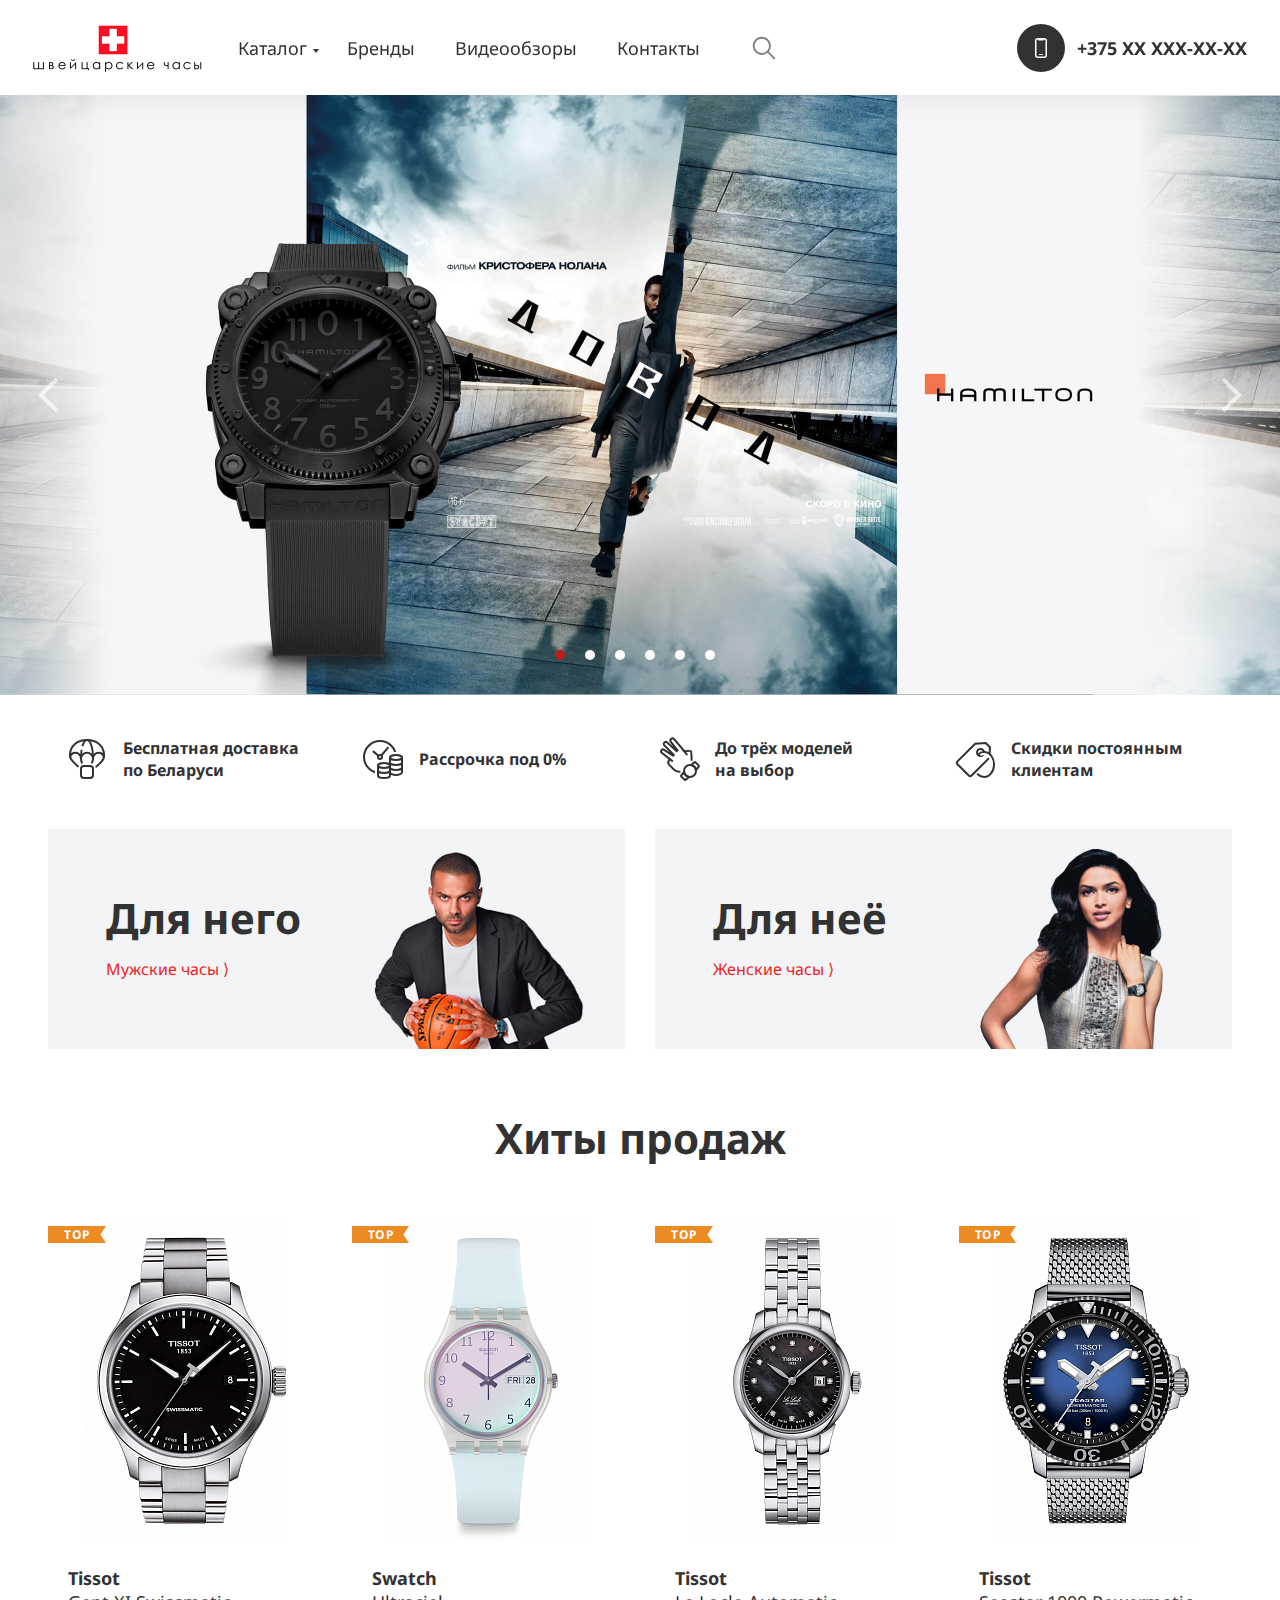
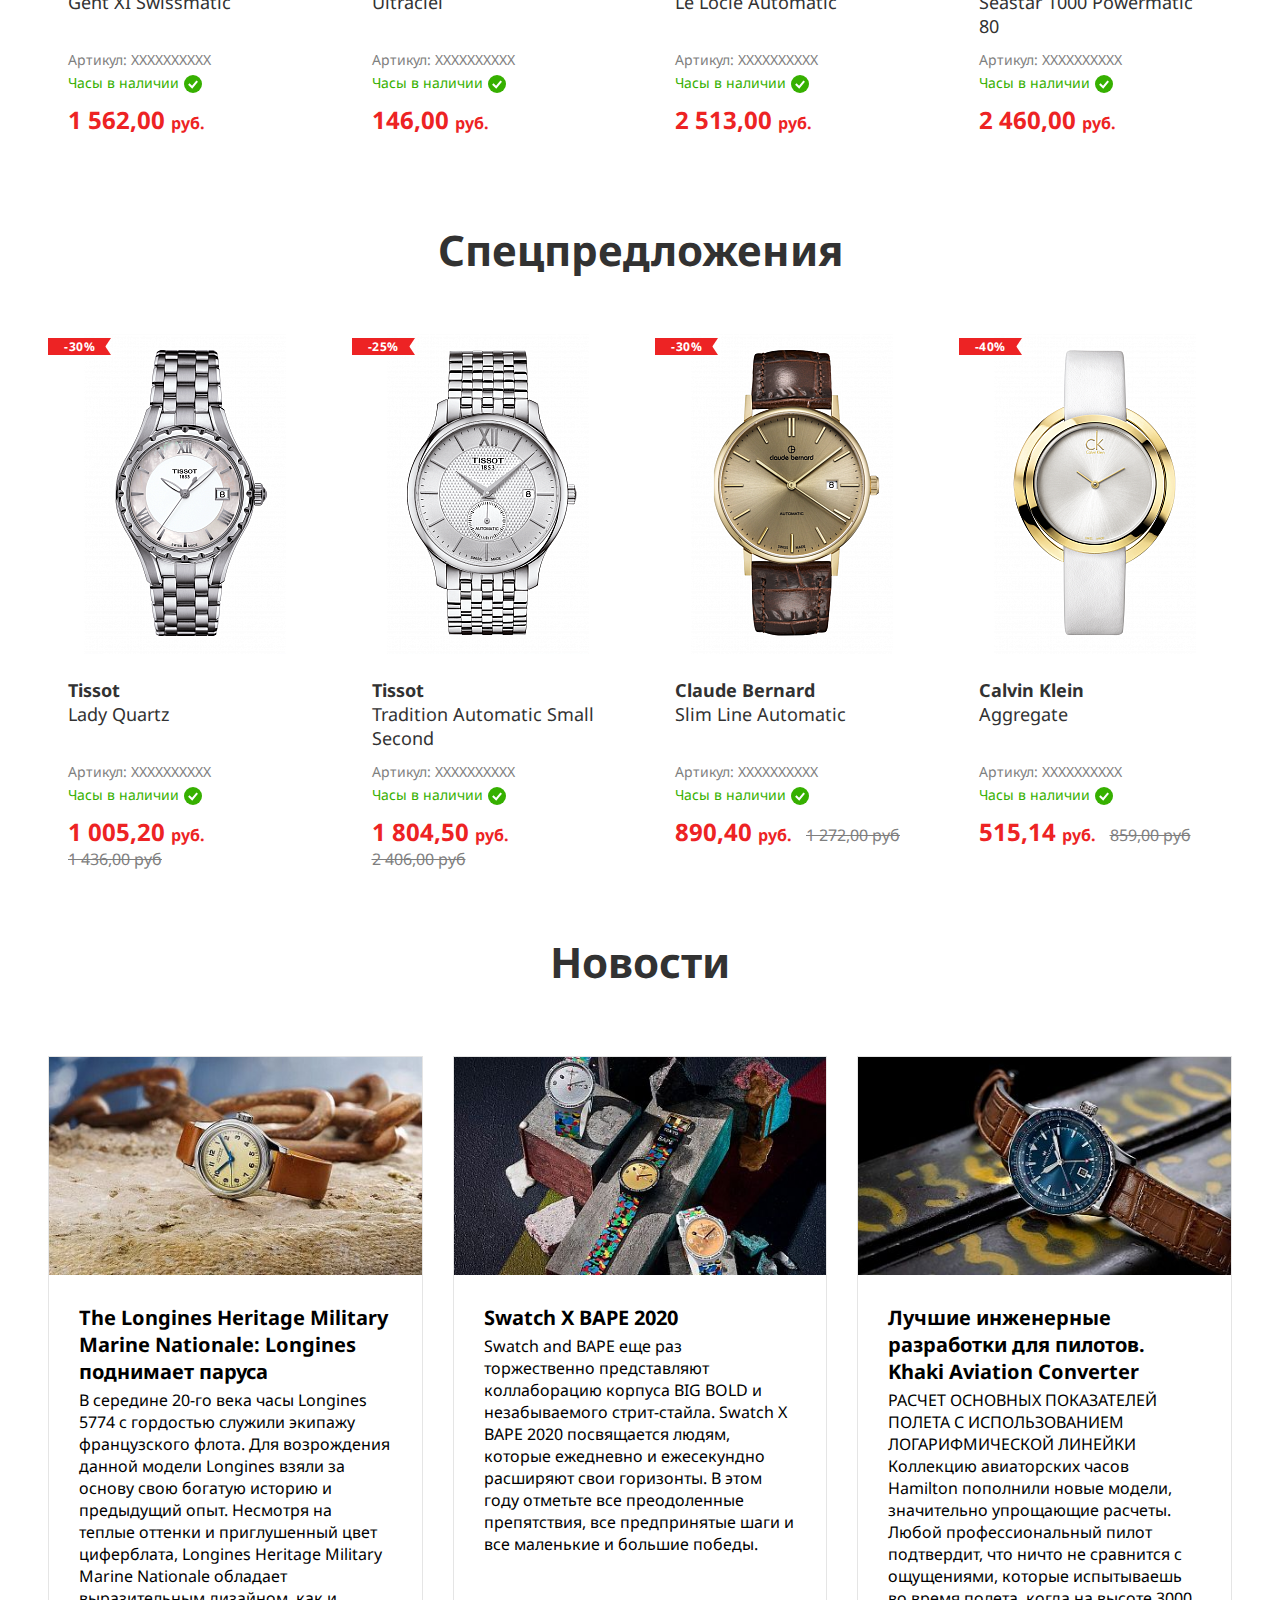
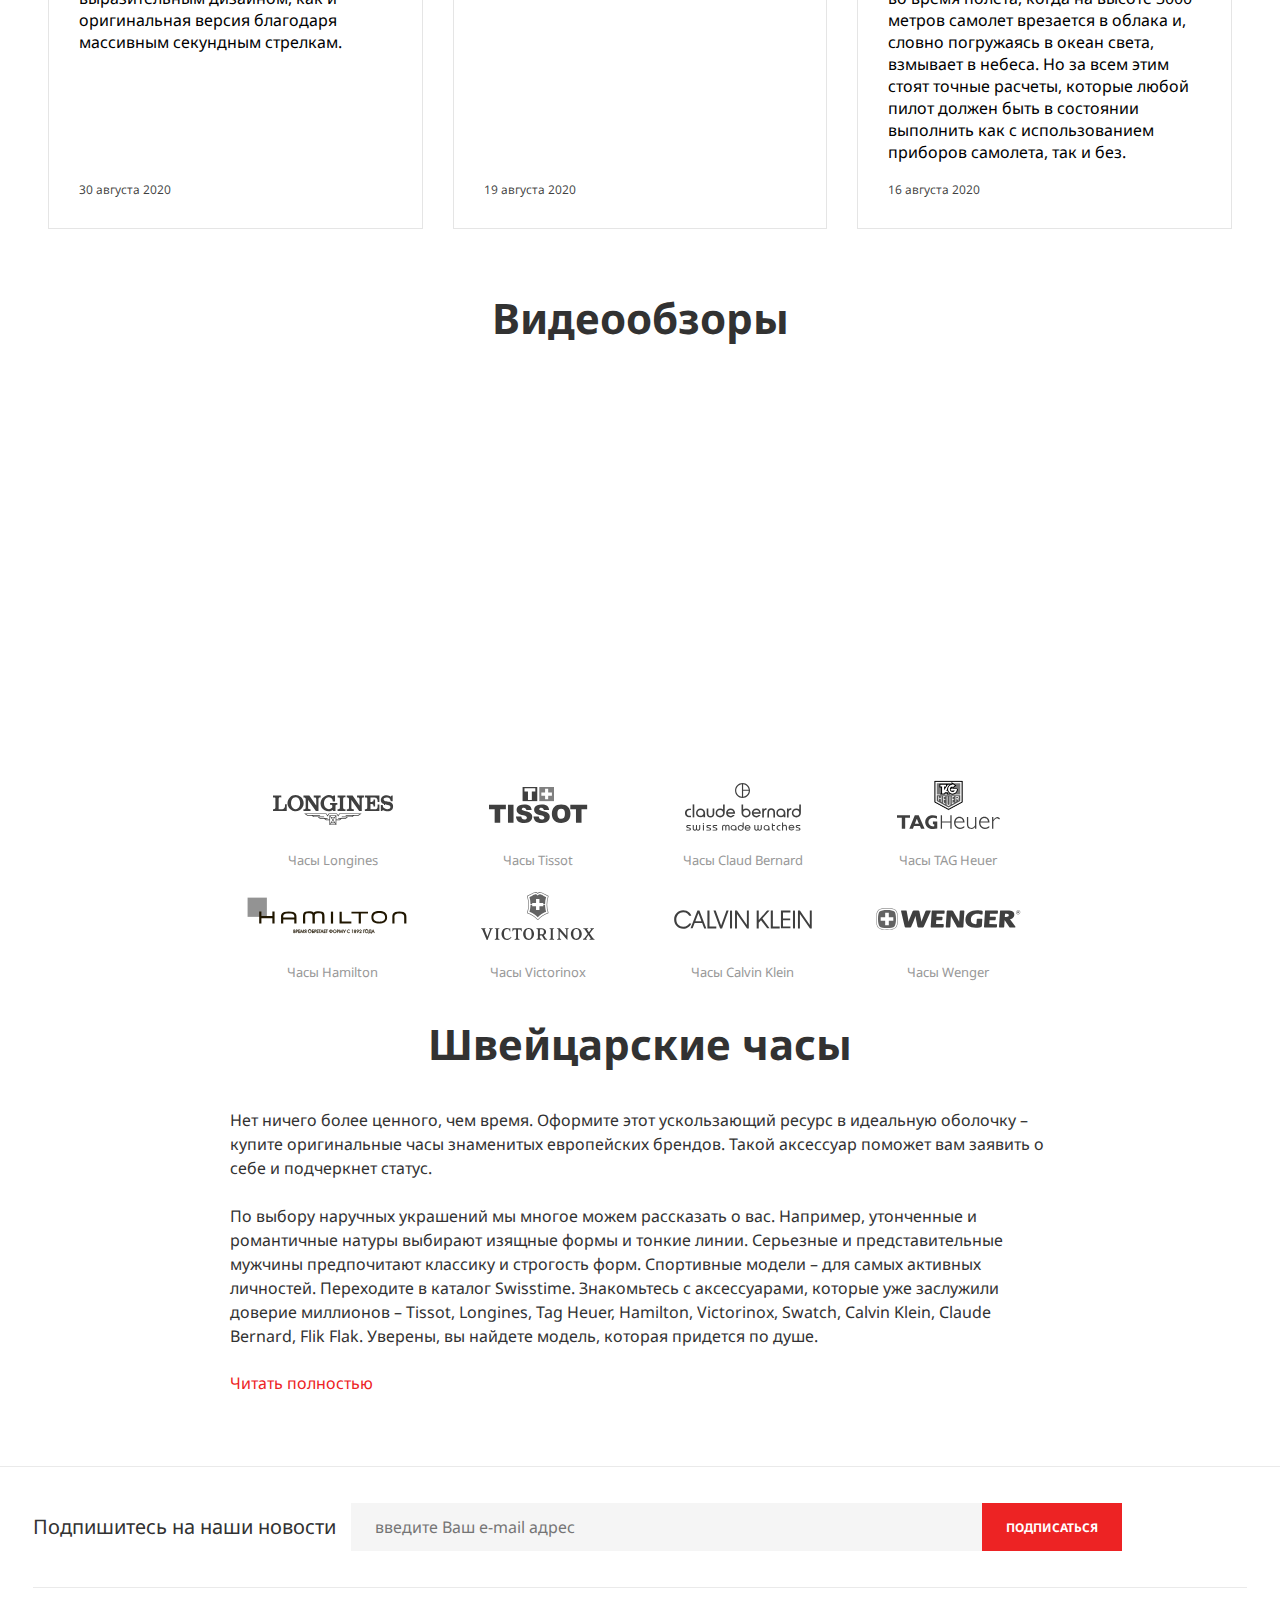
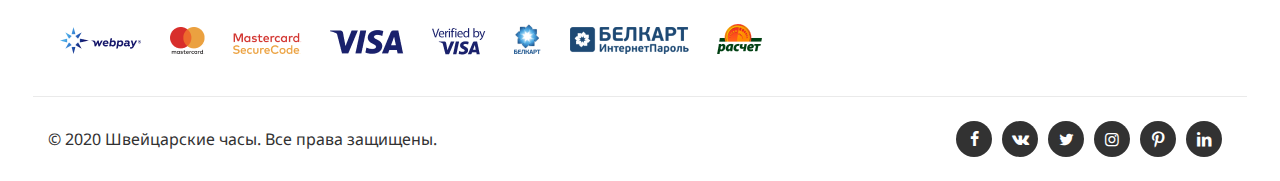
==== index.html @ 6f9ecef2 "project" ====
<!DOCTYPE html>
<html lang="ru">
<head>
    <meta charset="UTF-8">
    <meta name="viewport" content="width=device-width, initial-scale=1.0">
    <title>Швейцарские часы</title>
    <link href="https://fonts.googleapis.com/css2?family=Noto+Sans:ital,wght@0,400;0,700;1,400;1,700&display=swap" rel="stylesheet">
    <link rel="stylesheet" href="styles/styles.css">
    <link rel="stylesheet" href="fonts/css/fontello.css">
    <link rel="stylesheet" href="styles/slick-theme.css">
    <link rel="stylesheet" href="styles/slick.css">
    <link rel="shortcut icon" href="images/favicon.ico" type="image/x-icon">
</head>
<body>
    <h1 style="display: none;">Магазин</h1>

    <header class="header">
        <div class="wrapper">
            <div class="header-block">
                <div class="header__menu-wrap">
                    <nav class="header__menu">
                        <div class="header__menu-logo">
                            <a href="index.html" class="header__menu-logo_link">
                                <img src="images/logo.png" alt="logo" class="header__menu-logo_img">
                            </a>
                        </div>

                        <ul class="header__menu-list">
                            <li class="header__menu-list_catalog">
                                <a href="catalog-page.html" class="header__menu-list_catalog_link">Каталог</a>
                                <ul class="header__submenu-list">
                                    <li><a href="catalog-page.html">Мужские</a></li>
                                    <li><a href="catalog-page.html">Женские</a></li>
                                    <li><a href="catalog-page.html">Tissot</a></li>
                                    <li><a href="catalog-page.html">Longines</a></li>
                                    <li><a href="catalog-page.html">Calvin Klein</a></li>
                                    <li><a href="catalog-page.html">Claude Bernard</a></li>
                                    <li><a href="catalog-page.html">Swatch</a></li>
                                    <li><a href="catalog-page.html">Tag Heuer</a></li>
                                    <li><a href="catalog-page.html">Hamilton</a></li>
                                    <li><a href="catalog-page.html">Victorinox</a></li>
                                    <li><a href="catalog-page.html">Wenger</a></li>
                                </ul>
                            </li>
                            <li><a href="brands-page.html">Бренды</a></li>
                            <li><a href="videoreview-page.html">Видеообзоры</a></li>
                            <li><a href="contacts-page.html">Контакты</a></li>
                        </ul>

                        <button class="header__menu-search" onclick="openSearch();"></button>
                    </nav>
                </div>

                <div class="header-tel-contact">
                    <a href="tel:#" class="header-tel-contact__phone">
                        <span class="header-tel-contact__phone-number">
                            <span class="header-tel-contact__number-text">+375 XX XXX-XX-XX</span>
                        </span>
                    </a>
                </div>

                <div class="header__search-block">
                    <input type="text" placeholder="Поиск" class="header__search-input">
                    <button class="search-close search-close__position" onclick="closeSearch();"></button>
                </div>
            </div>
        </div>
    </header>

    <main class="main">

        <div class="slider">
            <div class="slider-wrap slider__slide-1"></div>

            <div class="slider-wrap slider__slide-2">
                <div class="wrapper">
                    <div class="slider__content aside-padding">
                        <div class="slider__content_head">Longines Conquest Classic</div>
                        <div class="slider__content_text">Воплощение женственности!</div>
                        <button class="slider__content_btn">Подробнее</button>
                    </div>
                </div>
            </div>

            <div class="slider-wrap slider__slide-3">
                <div class="wrapper">
                    <div class="slider__content aside-padding">
                        <div class="slider__content_head">Tissot PR100 Lady</div>
                        <div class="slider__content_text"></div>
                        <button class="slider__content_btn">Подробнее</button>
                    </div>
                </div>
            </div>

            <div class="slider-wrap slider__slide-4">
                <div class="wrapper">
                    <div class="slider__content aside-padding">
                        <div class="slider__content_head">Новые Seastar!</div>
                        <div class="slider__content_text">Яркий дух, неповторимые очертания!</div>
                        <button class="slider__content_btn">Подробнее</button>
                    </div>
                </div>
            </div>

            <div class="slider-wrap slider__slide-5">
                <div class="wrapper">
                    <div class="slider__content aside-padding">
                        <div class="slider__content_head">В бутике Tissot - приятные бонусы!</div>
                        <div class="slider__content_text">Жмите!</div>
                        <button class="slider__content_btn">Подробнее</button>
                    </div>
                </div>
            </div>
            
            <div class="slider-wrap slider__slide-6">
                <div class="wrapper">
                    <div class="slider__content aside-padding">
                        <div class="slider__content_head">Tag Heuer</div>
                        <div class="slider__content_text">Aquaracer Lady</div>
                        <button class="slider__content_btn">Подробнее</button>
                    </div>
                </div>
            </div>

        </div>

        <div class="wrapper">
            <div class="main-content">

                <div class="info">
                    <div class="info__items">
                        <div class="info__item">
                            <div class="info__item_text">
                                <span>Бесплатная доставка <br>
                                      по Беларуси
                                </span>
                            </div>
                        </div>
                        <div class="info__item info__item2">
                            <div class="info__item_text">
                                <span>Рассрочка под 0%</span>
                            </div>
                        </div>
                        <div class="info__item info__item3">
                            <div class="info__item_text">
                                <span>До трёх моделей <br>
                                      на выбор
                                </span>
                            </div>
                        </div>
                        <div class="info__item info__item4">
                            <div class="info__item_text">
                                <span>Скидки постоянным <br>
                                      клиентам
                                </span>
                            </div>
                        </div>
                    </div>
                </div>

                <div class="man-woman">
                    <div class="man-woman__item">
                        <a href="catalog-page.html" class="man-woman__link">
                            <img src="images/man.png" alt="man">
                            <div class="man-woman__link-text">
                                <div class="man-woman__link-text_header">Для него</div>
                                <div class="man-woman__link-text_continue">Мужские часы &rang;</div>
                            </div>
                        </a>
                    </div>
                    <div class="man-woman__item">
                        <a href="catalog-page.html" class="man-woman__link">
                            <img src="images/woman.png" alt="woman">
                            <div class="man-woman__link-text">
                                <div class="man-woman__link-text_header">Для неё</div>
                                <div class="man-woman__link-text_continue">Женские часы &rang;</div>
                            </div>
                        </a>
                    </div>
                </div>

                <section class="sales-hits">
                    <h2>Хиты продаж</h2>

                    <div class="sales-hits__block">
                        <div class="sales-hits__product">
                            <div class="product">
                                <div class="product__info">

                                    <div class="product__img-block">
                                        <img src="images/Tissot.png" alt="Tissot-img">
                                    </div>

                                    <div class="product__name">
                                        <div class="product__head-name">Tissot</div>
                                        <div class="product__subname">Gent XI Swissmatic</div>
                                    </div>

                                    <div class="product__sales-info">
                                        <div class="product__sales-code">Артикул: XXXXXXXXXX</div>
                                        <div class="product__sales-avaible-wrapper">
                                            <div class="product__sales-avaible">Часы в наличии</div>
                                        </div>
                                    </div>

                                    <div class="product__cost-block">
                                        <div class="product__cost">
                                            1 562,00
                                            <span class="product__cost-rub">руб.</span>
                                        </div>
                                    </div>

                                </div>

                                <div class="product__flag">
                                    <div class="product__flag-top">Top</div>
                                </div>

                                <div class="product__hover-block">
                                    <button class="product__hover-basket">В корзину</button>
                                    <button class="product__hover-1clik" onclick="openModalWindow();">Купить в 1 клик</button>
                                </div>
                            </div>
                        </div>
                        <div class="sales-hits__product">
                            <div class="product">
                                <div class="product__info">

                                    <div class="product__img-block">
                                        <img src="images/swatch.png" alt="Swatch-img">
                                    </div>

                                    <div class="product__name">
                                        <div class="product__head-name">Swatch</div>
                                        <div class="product__subname">Ultraciel</div>
                                    </div>

                                    <div class="product__sales-info">
                                        <div class="product__sales-code">Артикул: XXXXXXXXXX</div>
                                        <div class="product__sales-avaible-wrapper">
                                            <div class="product__sales-avaible">Часы в наличии</div>
                                        </div>
                                    </div>

                                    <div class="product__cost-block">
                                        <div class="product__cost">
                                            146,00
                                            <span class="product__cost-rub">руб.</span>
                                        </div>
                                    </div>

                                </div>

                                <div class="product__flag">
                                    <div class="product__flag-top">Top</div>
                                </div>

                                <div class="product__hover-block">
                                    <button class="product__hover-basket">В корзину</button>
                                    <button class="product__hover-1clik" onclick="openModalWindow();">Купить в 1 клик</button>
                                </div>
                            </div>
                        </div>

                        <div class="sales-hits__product">
                            <div class="product">
                                <div class="product__info">

                                    <div class="product__img-block">
                                        <img src="images/Tissot2.png" alt="Tissot-img">
                                    </div>

                                    <div class="product__name">
                                        <div class="product__head-name">Tissot</div>
                                        <div class="product__subname">Le Locle Automatic</div>
                                    </div>

                                    <div class="product__sales-info">
                                        <div class="product__sales-code">Артикул: XXXXXXXXXX</div>
                                        <div class="product__sales-avaible-wrapper">
                                            <div class="product__sales-avaible">Часы в наличии</div>
                                        </div>
                                    </div>

                                    <div class="product__cost-block">
                                        <div class="product__cost">
                                            2 513,00
                                            <span class="product__cost-rub">руб.</span>
                                        </div>
                                    </div>

                                </div>

                                <div class="product__flag">
                                    <div class="product__flag-top">Top</div>
                                </div>

                                <div class="product__hover-block">
                                    <button class="product__hover-basket">В корзину</button>
                                    <button class="product__hover-1clik" onclick="openModalWindow();">Купить в 1 клик</button>
                                </div>
                            </div>
                        </div>

                        <div class="sales-hits__product">
                            <div class="product">
                                <div class="product__info">

                                    <div class="product__img-block">
                                        <img src="images/Tissot3.png" alt="Tissot-img">
                                    </div>

                                    <div class="product__name">
                                        <div class="product__head-name">Tissot</div>
                                        <div class="product__subname">Seastar 1000 Powermatic 80</div>
                                    </div>

                                    <div class="product__sales-info">
                                        <div class="product__sales-code">Артикул: XXXXXXXXXX</div>
                                        <div class="product__sales-avaible-wrapper">
                                            <div class="product__sales-avaible">Часы в наличии</div>
                                        </div>
                                    </div>

                                    <div class="product__cost-block">
                                        <div class="product__cost">
                                            2 460,00
                                            <span class="product__cost-rub">руб.</span>
                                        </div>
                                    </div>
                                </div>

                                <div class="product__flag">
                                    <div class="product__flag-top">Top</div>
                                </div>

                                <div class="product__hover-block">
                                    <button class="product__hover-basket">В корзину</button>
                                    <button class="product__hover-1clik" onclick="openModalWindow();">Купить в 1 клик</button>
                                </div>
                            </div>
                        </div>
                    </div>
                </section>

                <section class="sales-spec">
                    <h2>Спецпредложения</h2>

                    <div class="sales-spec__block">
                        <div class="sales-spec__product">
                            <div class="product">
                                <div class="product__info">

                                    <div class="product__img-block">
                                        <img src="images/Tissot-spec.png" alt="Tissot-img">
                                    </div>

                                    <div class="product__name">
                                        <div class="product__head-name">Tissot</div>
                                        <div class="product__subname">Lady Quartz</div>
                                    </div>

                                    <div class="product__sales-info">
                                        <div class="product__sales-code">Артикул: XXXXXXXXXX</div>
                                        <div class="product__sales-avaible-wrapper">
                                            <div class="product__sales-avaible">Часы в наличии</div>
                                        </div>
                                    </div>

                                    <div class="product__cost-block">
                                        <div class="product__cost">
                                            1 005,20
                                            <span class="product__cost-rub">руб.</span>
                                        </div>
                                        <div class="product__old-cost">1 436,00 руб</div>
                                    </div>

                                </div>

                                <div class="product__flag">
                                    <div class="product__flag-num">-30%</div>
                                </div>

                                <div class="product__hover-block">
                                    <button class="product__hover-basket">В корзину</button>
                                    <button class="product__hover-1clik" onclick="openModalWindow();">Купить в 1 клик</button>
                                </div>
                            </div>
                        </div>
                        <div class="sales-spec__product">
                            <div class="product">
                                <div class="product__info">

                                    <div class="product__img-block">
                                        <img src="images/Tissot-spec2.png" alt="Tissot-img">
                                    </div>

                                    <div class="product__name">
                                        <div class="product__head-name">Tissot</div>
                                        <div class="product__subname">Tradition Automatic Small Second</div>
                                    </div>

                                    <div class="product__sales-info">
                                        <div class="product__sales-code">Артикул: XXXXXXXXXX</div>
                                        <div class="product__sales-avaible-wrapper">
                                            <div class="product__sales-avaible">Часы в наличии</div>
                                        </div>
                                    </div>

                                    <div class="product__cost-block">
                                        <div class="product__cost">
                                            1 804,50
                                            <span class="product__cost-rub">руб.</span>
                                        </div>
                                        <div class="product__old-cost">2 406,00 руб</div>
                                    </div>

                                </div>

                                <div class="product__flag">
                                    <div class="product__flag-num">-25%</div>
                                </div>

                                <div class="product__hover-block">
                                    <button class="product__hover-basket">В корзину</button>
                                    <button class="product__hover-1clik" onclick="openModalWindow();">Купить в 1 клик</button>
                                </div>
                            </div>
                        </div>

                        <div class="sales-spec__product">
                            <div class="product">
                                <div class="product__info">

                                    <div class="product__img-block">
                                        <img src="images/Claud-Bernard.png" alt="Claud-Bernard-img">
                                    </div>

                                    <div class="product__name">
                                        <div class="product__head-name">Claude Bernard</div>
                                        <div class="product__subname">Slim Line Automatic</div>
                                    </div>

                                    <div class="product__sales-info">
                                        <div class="product__sales-code">Артикул: XXXXXXXXXX</div>
                                        <div class="product__sales-avaible-wrapper">
                                            <div class="product__sales-avaible">Часы в наличии</div>
                                        </div>
                                    </div>

                                    <div class="product__cost-block">
                                        <div class="product__cost">
                                            890,40
                                            <span class="product__cost-rub">руб.</span>
                                        </div>
                                        <div class="product__old-cost">1 272,00 руб</div>
                                    </div>

                                </div>

                                <div class="product__flag">
                                    <div class="product__flag-num">-30%</div>
                                </div>

                                <div class="product__hover-block">
                                    <button class="product__hover-basket">В корзину</button>
                                    <button class="product__hover-1clik" onclick="openModalWindow();">Купить в 1 клик</button>
                                </div>
                            </div>
                        </div>

                        <div class="sales-spec__product">
                            <div class="product">
                                <div class="product__info">

                                    <div class="product__img-block">
                                        <img src="images/Calvin-Klein.png" alt="Calvin-Klein-img">
                                    </div>

                                    <div class="product__name">
                                        <div class="product__head-name">Calvin Klein</div>
                                        <div class="product__subname">Aggregate</div>
                                    </div>

                                    <div class="product__sales-info">
                                        <div class="product__sales-code">Артикул: XXXXXXXXXX</div>
                                        <div class="product__sales-avaible-wrapper">
                                            <div class="product__sales-avaible">Часы в наличии</div>
                                        </div>
                                    </div>

                                    <div class="product__cost-block">
                                        <div class="product__cost">
                                            515,14
                                            <span class="product__cost-rub">руб.</span>
                                        </div>
                                        <div class="product__old-cost">859,00 руб</div>
                                    </div>
                                </div>

                                <div class="product__flag">
                                    <div class="product__flag-num">-40%</div>
                                </div>

                                <div class="product__hover-block">
                                    <button class="product__hover-basket">В корзину</button>
                                    <button class="product__hover-1clik" onclick="openModalWindow();">Купить в 1 клик</button>
                                </div>
                            </div>
                        </div>
                    </div>
                </section>
                
                <section class="news">
                    <h2>Новости</h2>

                    <div class="news__list">
                        <div class="news__item-column">
                            <div class="aside-padding">
                                <div class="news__item">
                                    <div class="news__img">
                                        <img src="images/news1.jpg" alt="news">
                                    </div>
                                    <div class="news__text-block">
                                        <div class="news__text-block_head">
                                            The Longines Heritage Military Marine Nationale: Longines поднимает паруса
                                        </div>
                                        <div class="news__text-block_discription">
                                            <p>
                                                В середине 20-го века часы Longines 5774 с гордостью служили экипажу французского флота. 
                                                Для возрождения данной модели Longines взяли за основу свою богатую историю и предыдущий опыт.

                                                Несмотря на теплые оттенки и приглушенный цвет циферблата, Longines Heritage Military Marine Nationale 
                                                обладает выразительным дизайном, как и оригинальная версия благодаря массивным секундным стрелкам.
                                            </p>

                                            <div class="news__date">30 августа 2020</div>
                                        </div>
                                    </div>
                                </div>
                            </div>
                        </div>

                        <div class="news__item-column">
                            <div class="aside-padding">
                                <div class="news__item">
                                    <div class="news__img">
                                        <img src="images/news2.jpg" alt="news">
                                    </div>
                                    <div class="news__text-block">
                                        <div class="news__text-block_head">
                                            Swatch X BAPE 2020
                                        </div>
                                        <div class="news__text-block_discription">
                                            <p>
                                                Swatch and BAPE еще раз торжественно представляют коллаборацию корпуса BIG BOLD и незабываемого стрит-стайла.

                                                Swatch X BAPE 2020 посвящается людям, которые ежедневно и ежесекундно расширяют свои горизонты. 
                                                В этом году отметьте все преодоленные препятствия, все предпринятые шаги и все маленькие и большие победы. 
                                            </p>

                                            <div class="news__date">19 августа 2020</div>
                                        </div>
                                    </div>
                                </div>
                            </div>
                        </div>

                        <div class="news__item-column">
                            <div class="aside-padding">
                                <div class="news__item">
                                    <div class="news__img">
                                        <img src="images/news3.jpg" alt="news">
                                    </div>
                                    <div class="news__text-block">
                                        <div class="news__text-block_head">
                                            Лучшие инженерные разработки для пилотов. Khaki Aviation Converter
                                        </div>
                                        <div class="news__text-block_discription">
                                            <p>
                                                РАСЧЕТ ОСНОВНЫХ ПОКАЗАТЕЛЕЙ ПОЛЕТА С ИСПОЛЬЗОВАНИЕМ ЛОГАРИФМИЧЕСКОЙ ЛИНЕЙКИ

                                                Коллекцию авиаторских часов Hamilton пополнили новые модели, значительно упрощающие расчеты. 

                                                Любой профессиональный пилот подтвердит, что ничто не сравнится с ощущениями, которые испытываешь 
                                                во время полета, когда на высоте 3000 метров самолет врезается в облака и, словно погружаясь в океан света, 
                                                взмывает в небеса. Но за всем этим стоят точные расчеты, которые любой пилот должен быть в состоянии выполнить 
                                                как с использованием приборов самолета, так и без.
                                            </p>

                                            <div class="news__date">16 августа 2020</div>
                                        </div>
                                    </div>
                                </div>
                            </div>
                        </div>
                    </div>
                </section>

                <section class="video-review">
                    <h2>Видеообзоры</h2>

                    <div class="video-review__list">
                        <div class="video-review__item">
                            <div class="aside-padding">
                                <div class="video">
                                    <iframe width="560" height="380" src="https://www.youtube.com/embed/0xkueqj56Us?rel=0" allow="accelerometer; 
                                    autoplay; allowfullscreen encrypted-media; gyroscope; picture-in-picture" allowfullscreen="" class="main__bottom-video-item"></iframe>
                                </div>
                            </div>
                        </div>

                        <div class="video-review__item">
                            <div class="aside-padding">
                                <div class="video">
                                    <iframe width="560" height="380" src="https://www.youtube.com/embed/uml2LNgGGPA" allow="accelerometer; 
                                    autoplay; encrypted-media; gyroscope; picture-in-picture" allowfullscreen></iframe>
                                </div>
                            </div>
                        </div>
                    </div>
                </section>

                <section class="content aside-padding">
                    <h2 style="display: none;">Бренды</h2>
                    <div class="main-brands">
                        <div class="main-brands__item">
                            <a href="#" class="main-brands__link">
                                <img src="images/brand1-color.svg" alt="brand" class="main-brands__img_color">
                                <img src="images/brand1-mono.svg" alt="brand" class="main-brands__img_mono">
                                <span>Часы Longines</span>
                            </a>
                        </div>
                        <div class="main-brands__item">
                            <a href="#" class="main-brands__link">
                                <img src="images/brand2-color.svg" alt="brand" class="main-brands__img_color">
                                <img src="images/brand2-mono.svg" alt="brand" class="main-brands__img_mono">
                                <span>Часы Tissot</span>
                            </a>
                        </div>
                        <div class="main-brands__item">
                            <a href="#" class="main-brands__link">
                                <img src="images/brand3-color.svg" alt="brand" class="main-brands__img_color">
                                <img src="images/brand3-mono.svg" alt="brand" class="main-brands__img_mono">
                                <span>Часы Claud Bernard</span>
                            </a>
                        </div>
                        <div class="main-brands__item">
                            <a href="#" class="main-brands__link">
                                <img src="images/brand4-color.svg" alt="brand" class="main-brands__img_color">
                                <img src="images/brand4-mono.svg" alt="brand" class="main-brands__img_mono">
                                <span>Часы TAG Heuer</span>
                            </a>
                        </div>
                        <div class="main-brands__item">
                            <a href="#" class="main-brands__link">
                                <img src="images/brand5-mono.svg" alt="brand" height="80">
                                <span>Часы Hamilton</span>
                            </a>
                        </div>
                        <div class="main-brands__item">
                            <a href="#" class="main-brands__link">
                                <img src="images/brand6-color.svg" alt="brand" class="main-brands__img_color">
                                <img src="images/brand6-mono.svg" alt="brand" class="main-brands__img_mono">
                                <span>Часы Victorinox</span>
                            </a>
                        </div>
                        <div class="main-brands__item">
                            <a href="#" class="main-brands__link">
                                <img src="images/brand7-color.svg" alt="brand" class="main-brands__img_color">
                                <img src="images/brand7-mono.svg" alt="brand" class="main-brands__img_mono">
                                <span>Часы Calvin Klein</span>
                            </a>
                        </div>
                        <div class="main-brands__item">
                            <a href="#" class="main-brands__link">
                                <img src="images/brand8-color.svg" alt="brand" class="main-brands__img_color">
                                <img src="images/brand8-mono.svg" alt="brand" class="main-brands__img_mono">
                                <span>Часы Wenger</span>
                            </a>
                        </div>
                    </div>
                </section>

                <div class="content aside-padding">
                    <h2>Швейцарские часы</h2>
                    <p class="text-pharagraph">
                        Нет ничего более ценного, чем время. Оформите этот ускользающий ресурс в идеальную оболочку – купите 
                        оригинальные часы знаменитых европейских брендов. Такой аксессуар поможет вам заявить о себе и подчеркнет статус.
                    </p>
                    <p class="text-pharagraph">
                        По выбору наручных украшений мы многое можем рассказать о вас. Например, утонченные и романтичные натуры выбирают изящные 
                        формы и тонкие линии. Серьезные и представительные мужчины предпочитают классику и строгость форм. Спортивные модели – для 
                        самых активных личностей. Переходите в каталог Swisstime. Знакомьтесь с аксессуарами, которые уже заслужили доверие 
                        миллионов – Tissot, Longines, Tag Heuer, Hamilton, Victorinox, Swatch, Calvin Klein, Claude Bernard, Flik Flak. Уверены, 
                        вы найдете модель, которая придется по душе.
                    </p>
                    <span class="show-all-link" onclick="openText();">Читать полностью</span>
                    <div class="show-all-text">
                        <p class="text-pharagraph">
                            Наш магазин — официальный импортер швейцарских часов в Республику Беларусь. Мы осуществляем продажу через розничные 
                            магазины и интернет-каталог. Предлагаем только оригиналы швейцарских аксессуаров. Оформляем гарантию от производителя. 
                            Для удобства покупателей: бесплатная доставка по Минску и регионам. Оформите нашу дисконтную карту онлайн или в нашем магазине, 
                            и используйте дополнительные бонусы компании. К вашим услугам работа авторизированного сервисного центра и гарантийное обслуживание.
                        </p>
                    </div>
                </div>

                <div class="modal-window">
                    <div class="modal-shadow">
                        <a href="javascript:closeModalWindow();"></a>
                    </div>
                    <div class="modal">
                        <button class="modal-close" onclick="closeModalWindow();"></button>
                        <div class="modal__text-head">Заказ в 1 клик</div>
                        <div class="modal__text">После заказа Вам перезвонит менеджер</div>
                        <form class="modal__form">

                            <div class="modal__form_input-block">
                                <label for="modal-username" class="modal__form_label">Ваше имя *</label>
                                <input type="text" id="modal-username" class="modal__form_input" required="">
                            </div>

                            <div class="modal__form_input-block">
                                <label for="modal-tel" class="modal__form_label">Телефон *</label>
                                <input type="tel" id="modal-tel" class="modal__form_input" required="">
                            </div>

                            <button class="modal__button">Отправить</button>
                            
                        </form>
                    </div>
                </div>
            </div>
        </div>

    </main>

    <footer class="footer">
        <div class="wrapper">
            <form class="subscription">
                <label for="input-subscription" class="subscription__label">Подпишитесь на наши новости</label>
                <div class="input-area aside-padding">
                    <div class="input-area__wrapper">
                        <input type="email" name="email" placeholder="введите Ваш e-mail адрес" id="input-subscription" class="input-subscription" required="" pattern="[a-z0-9._%+-]+@[a-z0-9.-]+\.[a-z]{2,}$">
                        <input type="submit" value="Подписаться" class="sub-submit">
                    </div>
                </div>
            </form>

            <div class="footer__top-block">
                <div class="paymant-methods aside-padding">
                    <img src="images/paymant1.png" alt="paymant">
                    <img src="images/paymant2.png" alt="paymant">
                    <img src="images/paymant3.png" alt="paymant">
                    <img src="images/paymant4.png" alt="paymant">
                    <img src="images/paymant5.png" alt="paymant">
                    <img src="images/paymant6.png" alt="paymant">
                    <img src="images/paymant7.png" alt="paymant">
                    <img src="images/paymant8.png" alt="paymant">
                </div>
            </div>

            <div class="footer__bottom-block">
                <div class="footer__info aside-padding">
                    <div class="copy">&copy; 2020 Швейцарские часы. Все права защищены.</div>
                    <div class="social">
                        <div class="social__link">
                            <a href="https://www.facebook.com/" target="_blank"><span class="icon-facebook"></span></a>
                        </div>
                        <div class="social__link">
                            <a href="https://vk.com/" target="_blank"><span class="icon-vkontakte"></span></a>
                        </div>
                        <div class="social__link">
                            <a href="https://twitter.com/" target="_blank"><span class="icon-twitter"></span></a>
                        </div>
                        <div class="social__link">
                            <a href="https://www.instagram.com/" target="_blank"><span class="icon-instagram"></span></a>
                        </div>
                        <div class="social__link">
                            <a href="https://www.pinterest.com/" target="_blank"><span class="icon-pinterest"></span></a>
                        </div>
                        <div class="social__link">
                            <a href="https://www.linkedin.com/" target="_blank"><span class="icon-linkedin"></span></a>
                        </div>
                    </div>
                </div>
            </div>
        </div>
    </footer>

    <script src="js/script.js"></script>
    <script src="js/jquery-3.5.1.min.js"></script>
    <script src="js/jquery-migrate-1.2.1.min.js"></script>
    <script src="js/slick.min.js"></script>
    <script>
        $(document).ready(function(){
            $('.slider').slick({
                autoplay: 100000,
                dots: true,
                slidesToShow: 1,
                speed: 1000,
            });
        }); 
      
    </script>
</body>
</html>
---- styles/styles.css ----
html, body, div, span, applet, object, iframe, h1, h2, h3, h4, h5, h6, p, blockquote, 
pre, a, abbr, acronym, address, big, cite, code, del, dfn, em, img, ins, kbd, q, s, samp, 
small, strike, strong, sub, sup, tt, var, b, u, i, center, dl, dt, dd, ol, ul, li, fieldset, 
form, label, legend, table, caption, tbody, tfoot, thead, tr, th, td, article, aside, canvas, 
details, embed, figure, figcaption, footer, header, hgroup, menu, nav, output, ruby, section, 
summary, time, mark, audio, video, input {
    margin: 0;
    padding: 0;
    border: 0;
    font-size: 100%;
    font: inherit;
    vertical-align: baseline;
    background: transparent;
    outline: 0;
    -o-box-sizing: border-box;
    -moz-box-sizing: border-box;
    -webkit-box-sizing: border-box;
    box-sizing: border-box;
}

body {
    display: flex;
	flex-direction: column;
	min-height: 100vh;
    background: #fff;
    font-family: "Noto Sans",sans-serif;
    height: 100%;
}

a {
    text-decoration: none;
}

/* ----------------------------------- header-block --------------------------------------------*/

.header {
    z-index: 1000;
    position: fixed;
    left: 0;
    right: 0;
    top: 0;
    box-shadow: 0 -3px 30px 0 rgba(0,0,0,0.1);
    background-color: #fff;
}

.wrapper {
    max-width: 1386px;
    margin: 0 auto;
    padding: 0 33px;
}

.header-block {
    display: flex;
    justify-content: space-between;
    flex-wrap: wrap;
}

.header__menu-wrap {
    display: flex;
    align-items: center;
}

.header__menu {
    display: flex;
    font-size: 18px;
    padding: 24px 0 23px 0;
    line-height: 48px;
}

.header__menu-logo {
    display: flex;
    margin: 0 36px 0 0;
}

.header__menu-logo_link {
    display: block;
}

.header__menu-logo_img {
    display: flex;
    width: 169px;
    height: 48px;
}

.header__menu-list {
    display: flex;
    list-style: none;
    position: relative;
}

.header__menu-list li {
    margin: 0 40px 0 0;
}

.header__menu-list .header__menu-list_catalog .header__menu-list_catalog_link{
    position: relative;
}

.header__menu-list .header__menu-list_catalog .header__menu-list_catalog_link::after {
    content: "";
    width: 6px;
    height: 4px;
    position: absolute;
    right: -12px;
    top: 25px;
    background: url(../images/dropdown.svg) no-repeat;
}

.header__menu-list li a {
    color: #323232;
    display: block;
}

.header__menu-list li a:hover {
    transition: 0.5s ease;
    color: #9c9c9c;
}

.header__submenu-list {
    position: absolute;
    display: none;
    flex-direction: column;
    list-style-type: none;
    background-color: white;
    border-top: 4px solid  #ed2324;
    box-shadow: 0 5px 10px 0 rgba(50,50,50,0.25);
    box-sizing: border-box;
    left: -25px;
    z-index: 1001;
}

.header__menu-list_catalog:hover .header__submenu-list{
    display: flex;
}

.header__submenu-list li {
    margin: 0;
}

.header__submenu-list li a {
    font-size: 16px;
}

.header__submenu-list li:nth-child(-n+2) a {
    height: 35px;
}

.header__submenu-list li:nth-child(2) a {
    padding-bottom: 50px;
    border-bottom: 1px solid rgba(50,50,50,0.1);
}

.header__submenu-list li a {
    padding: 0 80px 0 20px;
    width: 100%;
    height: 100%;
}

.header__menu-search {
    min-width: 48px;
    min-height: 48px;
    background: url(../images/search.svg) center center no-repeat;
    background-size: 30px;
    cursor: pointer;
    border-radius: 50%;
    outline: none;
    border: none;
}

.header__menu-search:hover {
    transition: 0.5s ease;
    background-color: #f2f2f2;
    
}

.header__search-block {
    width: 100%;
    display: flex;
    position: relative;
    border-top: 1px solid rgba(50,50,50,0.1);
    display: none;
}

.header__search-input {
    padding: 30px 0;
    font-size: 18px;
    width: 100%;
}

.header__search-block .search-close__position {
    top: 19px;
}

.header__search-block__open {
    display: block;
}

.header-tel-contact {
    display: flex;
    padding: 24px 0;
    align-items: center;
}

.header-tel-contact__phone-number {
    font-size: 18px;
    font-weight: bold;
    line-height: 24px;
    color: #323232;
    padding-left: 60px;
    position: relative;
}

.header-tel-contact__phone-number::before {
    content: "";
    width: 48px;
    height: 48px;
    border-radius: 50%;
    position: absolute;
    top: -12px;
    left: 0;
    background: url(../images/phone.svg) no-repeat #323232;
    background-position: center center;
}

.header-tel-contact__phone-number:hover::before {
    transition: 0.5s ease;
    background-color: #ed2324;
}
/* --------------------------------------------------------------------------------------------------------------*/

/* ------------------------------------- main-blcok -------------------------------------------------------------*/
.main {
    padding: 95px 0 72px 0;
    font-size: 16px;
    color: #323232;
    flex: 1 0 auto;
}

/* ----------- slider not finished----------- */

.slider {
    height: 600px;
    margin: 0 0 12px;
    position: relative;
}

.slider-wrap {
    width: 100%;
    height: 100%;
}

.slider-wrap .wrapper {
    padding-top: 110px;
}

.slider__content {
    display: block;
    color: #fff;
    max-width: 500px;
}

.slider__content_head {
    margin: 0 0 28px;
    font-size: 42px;
    line-height: 48px;
    font-weight: bold;
}

.slider__content_text {
    margin: 0 0 60px;
    color: rgba(255,255,255,0.75);
    font-size: 20px;
    line-height: 28px;
}

.slider__content_btn {
    font-size: 12px;
    line-height: 17px;
    font-weight: bold;
    text-transform: uppercase;
    padding: 15px 48px;
    color: #fff;
    background-color: #ED2324;
    border: none;
    outline: none;
    cursor: pointer;
    transition: background-color .25s ease;
}

.slider__content_btn:hover {
    background-color: #323232;
}

.slick-slider .slick-track, .slick-slider .slick-list {
    height: 100%;
}

.slider__slide-1 {
    background: url(../images/slider1-decstop.jpg) center no-repeat ;
    background-size: cover;
}

.slider__slide-2 {
    background: url(../images/slider2-decstop.jpg) center no-repeat ;
    background-size: cover;
}

.slider__slide-3 {
    background: url(../images/slider3-decstop.jpg) center no-repeat ;
    background-size: cover;
}

.slider__slide-4 {
    background: url(../images/slider4-decstop.jpg) center no-repeat ;
    background-size: cover;
}

.slider__slide-5 {
    background: url(../images/slider5-decstop.jpg) center no-repeat ;
    background-size: cover;
}

.slider__slide-6 {
    background: url(../images/slider6-decstop.jpg) center no-repeat ;
    background-size: cover;
}

.slider .slick-prev {
    left: 0;
    display: block;
    height: 600px;
    width: 100px;
    position: absolute;
    background: url(../images/arrow-prev.svg) center no-repeat, linear-gradient(90deg, rgba(0,0,0,0.2), rgba(0,0,0,0));
    opacity: .5;
    z-index: 101;
}

.slider .slick-next {
    right: 0;
    display: block;
    height: 600px;
    width: 100px;
    position: absolute;
    background: url(../images/arrow-next.svg) center no-repeat, linear-gradient(-90deg, rgba(0,0,0,0.2), rgba(0,0,0,0));
    opacity: .5;
    z-index: 101;
}

.slider .slick-prev::before, .slider .slick-next::before {
    content: "";
}

.slider .slick-prev:hover, .slider .slick-next:hover {
    opacity: 1;
}

.slider .slick-dots {
    bottom: 25px;
}

.slider .slick-dots li button::before {
    content: "";
    background: #fff;
    width: 10px;
    height: 10px;
    border-radius: 50%;
    opacity: 1;
}

.slider .slick-dots .slick-active button::before {
    background: #BD1C1C;
    opacity: 1;
}
/* --------------------------------------------------------------- */

/* --------------------------- info-section --------------------------*/
.info {
    font-weight: bold;
    max-width: 1350px;
    margin: 0 auto 24px;
    padding: 0 15px;
}

.info__items {
    padding: 12px 0;
    display: flex;
    justify-content: space-between
}

.info__item {
    width: 25%;
    padding-left: 15px;
    padding-right: 15px;
    position: relative;
    display: flex;
    align-items: center;
}

.info__item_text {
    padding-left: 60px;
}

.info__item::before {
    content: "";
    width: 48px;
    height: 48px;
    position: absolute;
    left: 15px;
    top: -2px;
    background: url(../images/info1.svg) no-repeat;
    background-position: center;
}

.info__item2::before {
    background: url(../images/info2.svg) no-repeat;
}

.info__item3::before {
    background: url(../images/info3.svg) no-repeat;
}

.info__item4::before {
    background: url(../images/info4.svg) no-repeat;
}
/* --------------------------------------------------------------------*/

/* --------------------- man-woman section ----------------------------*/
.man-woman {
    margin-top: 36px;
    margin-bottom: 60px;
    display: flex;
    justify-content: space-between;
}

.man-woman__item {
    padding: 0 15px;
    width: 50%;
}

.man-woman__link {
    display: block;
    height: 220px;
    position: relative;
    background: radial-gradient(76% 221%, rgba(255,255,255,0.25) 100%, rgba(255,255,255,0) 100%) rgba(234,235,237,0.75);
    text-align: right;
}

.man-woman__link:hover {
    transition: .5s ease;
    background-color:#fff;
}

.man-woman__link-text {
    position: absolute;
    padding: 60px 10%;
    left: 0;
    top: 0;
    text-align: left;
}

.man-woman__link-text img{
    max-height: 100%;
    width: auto;
    height: auto;
}

.man-woman__link-text_header {
    font-size: 42px;
    font-weight: bold;
    margin: 0 0 12px;
    color: #323232;
}

.man-woman__link-text_continue {
    color: #ED2324;
}
/* --------------------------------------------------------------------*/

/* ---------------------------- sales-hits & sales-spec sections ----------------------------*/
.sales-hits, .sales-spec, .news, .video-review {
    margin-bottom: 60px;
}

h1, h2 {
    text-align: center;
    font-size: 42px;
    font-weight: bold;
    color:#323232;
    margin-bottom: 36px;
    padding-left: 15px;
    padding-right: 15px;
}

.sales-hits__block, .sales-spec__block {
    display: flex;
    max-width: 1320px;
    height: 559px;
}

.sales-hits__product, .sales-spec__product {
    height: 100%;
    width: 330px;
    padding-left: 15px;
    padding-right: 15px;
}

.product {
    position: relative;
    cursor: pointer;
}

.product__info {
    padding: 20px;
    display: flex;
    flex-direction: column;
}

.product__img-block {
    height: 320px;
    text-align: center;
    margin-bottom: 24px;
}

.product__name {
    height: 72px;
    margin-bottom: 12px;
}

.product__head-name, .product__subname {
    font-size: 18px;
}

.product__head-name {
    font-weight: bold;
}

.product__sales-info {
    margin-bottom: 10px;
}

.product__sales-code {
    font-size: 14px;
    margin-bottom: 2px;
    color: #7F7F7F;
}
                                        
.product__sales-avaible {
    font-size: 14px;
    color: #36B000;
    display: inline-block;
    position: relative;
    padding-right: 20px;
}

.product__sales-avaible::after {
    content: "";
    display: inline-block;
    width: 18px;
    height: 18px;
    border-radius: 50%;
    position: absolute;
    right: -3px;
    top: 2px;
    background: url(../images/avaible.svg) center no-repeat;
    background-color: #36B000;
}

.product__cost-block {
    margin-bottom: 10px;
}

.product__cost {
    font-size: 24px;
    color: #ED2324;
    font-weight: bold;
    display: inline-block;
    margin-right: 10px;
}

.product__cost-rub {
    font-size: 16px;
}
/* ---------- flags --------*/
.product__flag {
    position: absolute;
    top: 24px;
}

.product__flag-top, .product__flag-num {
    position: relative;
    font-size: 12px;
    font-weight: bold;
    letter-spacing: 0.5px;
    color: #fff;
    padding: 0 8px 0 16px;
    text-transform: uppercase;
    margin-bottom: 6px;
}

.product__flag-top::before, .product__flag-num::before {
    content: "";
    position: absolute;
    border-top: 12px solid #ED8B23;
    border-right: 8px solid transparent;
    top: 0;
    left: 100%;
}

.product__flag-top::after, .product__flag-num::after {
    content: "";
    position: absolute;
    border-bottom: 12px solid #ED8B23;
    border-right: 8px solid transparent;
    bottom: 0;
    left: 100%;
}

.product__flag-top {
    background-color: #ED8B23;
}

.product__flag-num {
    background-color: #ED2324;
}

.product__flag-num::before {
    border-top: 12px solid #ED2324;
}

.product__flag-num::after {
    border-bottom: 12px solid #ED2324;
}
/*---------------------------------------*/
.product__hover-block {
    position: absolute;
    width: 100%;
    bottom: 0;
    height: 0;
    overflow: hidden;
}

.product__hover-basket, .product__hover-1clik {
    display: block;
    text-align: center;
    width: 100%;
    font-size: 13px;
    font-weight: bold;
    letter-spacing: 0.54px;
    line-height: 18px;
    text-transform: uppercase;
    padding: 21px 0;
    border: none;
    outline: none;
    cursor: pointer;
}

.product:hover, .product:hover, .news__item:hover, .brands-logo__link:hover, .video-review-block__item:hover {           /* shadow for items */
    transition: 0.5s;
    box-shadow: 0 0 30px 5px rgba(0,0,0,0.3);
}

.product:hover .product__hover-block {
    overflow: visible;
    bottom: 120px;
    transition: .5s ease;
}

.product__hover-basket {
    color: #fff;
    background: #323232;
}

.product__hover-basket:hover {
    background-color: #ed2324;
}

.product__hover-1clik {
    background: #fff;
}

.product__hover-1clik:hover {
    color: #ed2324;
}

.product__old-cost {
    font-size: 16px;
    color: #7F7F7F;
    text-decoration: line-through;
    display: inline-block;
}

/* -------------------------------------------------------------------------- */
/* --------------------------------- news section and video page --------------------------- */

.news__list, .video-review-block__list {
    display: flex;
    flex-wrap: wrap;
    margin-bottom: 30px;
    justify-content: space-between;
}

.news__item-column, .video-review-block__item-column {
    margin-top: 30px;
    width: 33.33%;
}

.aside-padding {
    padding-left: 15px;
    padding-right: 15px;
    height: 100%;
    width: 100%;
}

.news__item, .video-review-block__item {
    display: flex;
    height: 100%;
    flex-direction: column;
    position: relative;
    color: #000;
    background: #fff;
    border: 1px solid rgba(0,0,0,0.1);
    cursor: pointer;
}

.news__img img {
    width: 100%;
    height: auto;
    max-height: 240px;
}

.news__text-block, .video-review-block__text-block {
    padding: 24px 30px 41px;
}

.news__text-block_head, .video-review-block__text-block_head {
    font-size: 20px;
    font-weight: bold;
    margin-bottom: 4px;
}

.news__text-block_discription, .video-review-block__text-block_discription {
    margin-bottom: 24px;
}

.news__date, .video-review-block__date {
    font-size: 12px;
    color: rgba(0,0,0,0.75);
    position: absolute;
    bottom: 30px;
}
/* ---------------------------------------------------------------------- */
/* ---------------------------- video section --------------------------- */
.video-review__list {
    display: flex;
    justify-content: space-between;
}

.video-review__item {
    width: 50%;
}

.video {
    height: 0;
    position: relative;
    padding-bottom: 56.25%;
}
  
.video iframe {
    position: absolute;
    left: 0;
    top: 0;
    width: 100%;
    height: 100%;
}
/* -------------------------------------------------------------------- */
/* ---------------------------- brands section ------------------------ */
.content {
    color: #323232;
    max-width: 850px;
    margin: 0 auto;
}

.main-brands {
    margin-bottom: 24px;
    display: flex;
    flex-wrap: wrap;
}

.main-brands__item {
    width: 25%;
    margin: 0 0 10px;
    text-align: center;
}

.main-brands__link {
    text-decoration: none;
    width: 100%;
    height: 100%;
    display: block;
    color: #989898;
    font-size: 13px;
}

.main-brands__img_color {
    display: none;
}

.main-brands__img_mono {
    width: auto;
    height: auto;
    max-height: 100%;
    max-width: 100%;
    display: inline-block;
}

.main-brands__link span {
    display: block;
    text-align: center;
}

.main-brands__link:hover .main-brands__img_mono {
    display: none;
}

.main-brands__link:hover .main-brands__img_color {
    display: inline-block;
}
/* ---------------------------------------------------- */

.text-pharagraph {
    font-size: 16px;
    line-height: 24px;
    margin-bottom: 24px;
}

.show-all-link {
    color: #ED2324;
    cursor: pointer;
}

.show-all-link__close {
    display: none;
}

.show-all-text {
    display: none;
}

.show-all-text__open {
    display: block;
}
/* ------------------------------------------------------- main end ----------------------------------------------------- */

/* --------------------------------------------------------- footer ----------------------------------------------------- */

.footer {
    border-top: 1px solid rgba(50,50,50,0.1);
    background-color: #fff;
    flex: 0 0 auto;
}
/* ------------------ subscription ---------------- */
.subscription {
    display: flex;
    align-items: center;
    justify-content: flex-start;
    padding: 36px 0;
}

.subscription__label {
    color: #323232;
    font-size: 20px;
}

.input-area {
    width: 66%;
}

.input-area__wrapper {
    display: flex;
}

.input-subscription {
    padding: 13px 24px;
    background-color: rgba(50,50,50,0.05);
    color: #7F7F7F;
    width: 100%;
    font-size: 16px;
}

.sub-submit {
    font-size: 12px;
    font-weight: bold;
    text-transform: uppercase;
    padding: 16px 24px 15px;
    color: #fff;
    background-color: #ED2324;
    border: none;
    outline: none;
    cursor: pointer;
}

.sub-submit:hover {
    transition: 0.5s ease;
    background-color: #323232;
}
/* --------------------------------------- */
.footer__top-block {
    padding-top: 36px;
    padding-bottom: 36px;
    border-top: 1px solid rgba(50,50,50,0.1);
    border-bottom: 1px solid rgba(50,50,50,0.1);
}

.paymant-methods img {
    margin: 0 12px;
}

.footer__bottom-block {
    padding: 24px 0;
}

.footer__info {
    width: 100%;
    display: flex;
    justify-content: space-between;
    align-items: center;
}

.copy {
    color: #323232;
}

.social {
    display: flex;
    justify-content: space-between;
}

.social__link a {
    display: inline-block;
    width: 36px;
    height: 36px;
    border-radius: 50%;
    background-color: #323232;
    margin-right: 10px;
    text-align: center;
    line-height: 36px;
}

.social__link a span {
    color: white;
}

.social__link a:hover {
    transition: 0.5s ease;
    background-color: #ed2324;
}
/* ---------------------------------------------------------------------------------------------------------------------------------- */

/* ------------------------------------------------ brands page ---------------------------------------------- */
.breadcrumbs-block {
    width: 100%;
}

.breadcrumbs {
    padding-top: 10px;
    max-width: 1320px;
}

.breadcrumbs li {
    margin-right: 12px;
    display: inline-block;
}

.breadcrumbs li a {
    font-size: 13px;
    color: #323232;
}

.breadcrumbs__first-link::after {
    content: "/";
    margin-left: 12px;
    color: #323232;
    font-size: 13px;
}

.brands-block h1, .video-review-block h1, .contacts-block h1, .catalog-block h1 {
    text-align: left;
    margin-bottom: 24px;
}

.brands-logo {
    display: flex;
    flex-wrap: wrap;
}

.brands-logo__item {
    width: 25%;
}

.brands-logo__link {
    line-height: 100px;
    height: 120px;
    margin-bottom: 30px;
    display: block;
    padding: 10px;
    text-align: center;
    border: 1px solid rgba(127,127,127,0.2);
}

.brands-text-block {
    width: 66%;
    margin: 0 auto;
}

.text {
    color: #323232;
}

/* -------------------------------------------------------------------------------------------- */
/* ----------------------------- pagination -------------------------------------------- */

.pagination {
    display: flex;
    justify-content: space-between;
    padding: 0 42px 0 42px;
    background-color: #fff;
    width: 100%;
}

.pagination__page-list {
    display: flex;
    list-style-type: none;
    margin-left: 50%;
    transform: translate(-50%);
}

.pagination__page-list li {
    padding: 12px 0 11px 0;
}

.pagination__page-list li a, .pagination__page-list li span {
    text-decoration: none;
    display: block;
    width: 36px;
    height: 22px;
    text-align: center;
    color: #7F7F7F;
}

.pagination__page-list_active {
    border-bottom: 3px solid #ED2324;
}

.pagination__next-page-wrapper {
    padding: 12px 0 11px 0;
}

.pagination__next-page {
    font-size: 16px;
    line-height: 22px;
    color: #323232;
    position: relative;
    display: block;
}

.pagination__next-page::after {
    content: "";
    width: 8px;
    height: 14px;
    position: absolute;
    right: -18px;
    top: 4px;
    background: url(../images/pagination-next.svg) no-repeat center center;
}
/* --------------------------------------------------------------------------------------------- */
/* ------------------------------------------- contacts page ----------------------------------- */
.contacts-content {
    display: flex;
}

.contacts-content__info {
    width: 58.3333333333%;
}

.contacts-content__info h2, .contacts-content__feedback h2 {
    font-size: 28px;
    font-weight: bold;
    line-height: 32px;
    margin-bottom: 24px;
}

.contacts-content__tel {
    font-size: 32px;
    line-height: 42px;
    position: relative;
    display: block;
    color: #323232;
}

.contacts-content__mail {
    color: black;
}

.contacts-content__info_text-block {
    margin: 36px 0 0 0;
    max-width: 630px;
}

.contacts-content__info_text {
    margin-bottom: 30px;
}

.contacts-content__info_text-head {
    font-weight: bold;
}

.contacts-content__feedback {
    width: 520px;
}

.contacts-content__feedback-form-item {
    margin-bottom: 25px;
}

.contacts-content__feedback-form_label {
    display: block;
    font-size: 14px;
    font-weight: bold;
    line-height: 19px;
    margin-bottom: 13px;
}

.contacts-content__feedback-form_input, .contacts-content__feedback-form_textarea {
    width: 100%;
    padding: 12px 24px;
    border: 1px solid rgba(127,127,127,0.2);
    box-sizing: border-box;
    font-size: 16px;
}

.contacts-content__feedback-form_textarea {
    resize: vertical;
    min-height: 150px;
    max-height: 400px;
}

.contacts-content__feedback-form_input:focus, .contacts-content__feedback-form_textarea:focus, .contacts__feedback-form__btn:focus {
    outline: none;
}
.contacts-content__feedback-form_btn {
    padding: 15px 18px;
    background-color: #323232;
    border: none;
    color: #fff;
    text-transform: uppercase;
    font-weight: bold;
    cursor: pointer;
    transition: background-color .5s ease;
}

.contacts-content__feedback-form_btn:hover {
    background-color: #ED2324;
}

.contacts-content__map {
    width: 100%;
}

.contacts-content__map-shop {
    height: 480px;
    margin-top: 60px;
}

.contacts-content__map-shop iframe {
    width: 100%;
    height: 100%;
}
/* ---------------------------------------------------------------------------- */
/* ---------------------- modal-window ------------------------*/
.modal-window {
    display: none;
}

.modal-window__open {
    display: block;
}


.modal-shadow a {
   background-color: rgba(0, 0, 0, 0.5);
   position: fixed;
   top: 0px;
   right: 0px;
   bottom: 0px;
   left: 0px;
   z-index: 100000;
   cursor: default;
}

.modal {
    max-width: 850px;
    width: 100%;
    background: #fff;
    height: 500px;
    position: fixed;
    top: 50%;
    left: 50%;
    transform: translate(-50%,-50%);
    padding: 48px 8% 60px;
    z-index: 100001;
}

.modal-close, .search-close {
    position: absolute;
    cursor: pointer;
    width: 48px;
    height: 48px;
    top: 0;
    right: 0;
    border: none;
    outline: none;
    background: #fff;
}

.modal-close::before, .search-close::before {
    top: 22px;
    left: 9.5px;
    content: "";
    width: 29px;
    height: 2px;
    background-color: #7F7F7F;
    position: absolute;
    transform: rotate(-45deg);
}

.modal-close::after, .search-close::after {
    top: 22px;
    left: 9.5px;
    content: "";
    width: 29px;
    height: 2px;
    background-color: #7F7F7F;
    position: absolute;
    transform: rotate(45deg);
}

.modal__text-head {
    font-size: 32px;
    font-weight: bold;
    line-height: 42px;
    margin-bottom: 24px;
}

.modal__text {
    margin-bottom: 36px;
    font-size: 16px;
    line-height: 24px;
}

.modal__form_input-block {
    display: flex;
    justify-content: space-between;
    margin-bottom: 24px;
}

.modal__form_label {
    color: #7F7F7F;
    width: 33.3333333333%;
    padding-top: 12px;
}

.modal__form_input {
    border: 1px solid rgba(127,127,127,0.2);
    padding: 11px 24px 11px 24px;
    width: 67%;
    font-size: 16px;
    line-height: 24px;
    box-sizing: border-box;
}

.modal__button {
    margin-left: 50%;
    transform: translate(-50%);
    padding: 15px 18px;
    background-color: #323232;
    min-width: 154px;
    border: none;
    outline: none;
    color: #fff;
    text-transform: uppercase;
    font-weight: bold;
    cursor: pointer;
    transition: background-color .5s ease;
}

.modal__button:hover {
    background-color: #ED2324;
}
/* -------------------------------------------------------------------------- */
/* ------------------------------------------ catalog page ----------------------------------------- */
.catalog-main-content {
    width: 100%;
    display: flex;
}


.catalog-content {
    display: flex;
    flex-direction: column;
    width: 25%;
}

.catalog-content__block {
    padding: 20px 0 30px;
    border-bottom: 1px solid rgba(50,50,50,0.1);
}

.catalog-content__block:last-child {
    border-bottom: none;
}

.catalog-content__head {
    font-size: 16px;
    font-weight: bold;
    line-height: 22px;
    color: #323232;
    margin-bottom: 12px;
}

.catalog-content__item {
    display: flex;
    margin-bottom: 10px;
}

.catalog-content__item_checkbox {
    position: absolute;
    width: 22px;
    height: 22px;
    border: 1px solid rgba(127,127,127,0.2);
}

.special__chekbox span {
    font-weight: bolder;
}

.special__chekbox span:last-child {
    color: #ED2324;
}

.catalog-content__item label {
    cursor: pointer;
    margin-left: 30px;
}

.catalog-content__reset {
    text-transform: uppercase;
    font-size: 12px;
    font-weight: bold;
    color: #323232;
    background-color: rgba(127,127,127,0.2);
    width: 100%;
    padding: 15px 0;
    border: none;
    outline: none;
    cursor: pointer;
}

.catalog-sales {
    width: 75%;
    display: flex;
    flex-direction: column;
    padding-left: 20px;
}

.catalog-sales__product {
    width: 320px;
    padding-left: 15px;
    padding-right: 15px;
    margin-bottom: 50px;
}

.catalog-sales__watches {
    margin-top: 50px;
    display: flex;
    flex-wrap: wrap;
    justify-content: space-between;
}


.catalog-content__filter-range * {
	box-sizing: border-box;
	outline: none;
}

.catalog-content__filter-range:after {
	content: "";
	clear: both;
	display: table;
}

.catalog-content__filter-range .ui-slider {
	position: relative;
	background: #9c9c9c;
	height: 10px;
	border-radius: 10px;
	box-shadow: inset 2px 2px 5px rgba(0, 0, 0, 0.2), 1px 1px 5px rgba(255, 255, 255, 1);
}

.catalog-content__filter-range .ui-slider .ui-slider-handle {
    position: absolute;
    margin-left: -16px;
	width: 25px;
	height: 25px;
	cursor: pointer;
	border-radius: 50%;
	border: 4px solid #9c9c9c;
	top: -9px;
	background: #FFF;
	z-index: 2;
	box-shadow: 0 2px 5px rgba(0,0,0,0.2), 0 4px 6px rgba(0,0,0,0.2);
	transition: transform 0.2s, border 0.4s;
}

.catalog-content__filter-range .ui-slider .ui-slider-handle:hover,
.catalog-content__filter-range .ui-slider .ui-slider-handle:focus {
	transform: scale(1.2);
	border: 4px solid #323232;
}

.catalog-content__filter-range-left,
.catalog-content__filter-range-right {
	height: 32px;
	background: #FFF;
	border: 4px solid #9c9c9c;
	text-align:center;
	font-size: 18px;
	padding: 16px;
	width: 150px;
	margin-top:30px;
    box-shadow: 0 2px 5px rgba(0,0,0,0.2), 0 4px 6px rgba(0,0,0,0.2);
}

.catalog-content__filter-range-left {
	float: left;
}

.catalog-content__filter-range-right {
	float: right;
}

.catalog-content__filter-range .ui-slider .ui-slider-range {
	position: absolute;
	z-index: 1;
	height: 10px;
	border: 0;
	background: #323232;
	border-radius:10px;
	box-shadow: inset 2px 2px 5px rgba(0, 0, 0, 0.3), 1px 1px 5px rgba(255, 255, 255, 1);
}

.text__paragraph_big {
    font-size: 20px;
    line-height: 28px;
    margin-bottom: 28px;
}

.catalog-text-block {
    margin-top: 50px;
    color: #7F7F7F;
}
---- fonts/css/fontello.css ----
@font-face {
  font-family: 'fontello';
  src: url('../font/fontello.eot?99971689');
  src: url('../font/fontello.eot?99971689#iefix') format('embedded-opentype'),
       url('../font/fontello.woff2?99971689') format('woff2'),
       url('../font/fontello.woff?99971689') format('woff'),
       url('../font/fontello.ttf?99971689') format('truetype'),
       url('../font/fontello.svg?99971689#fontello') format('svg');
  font-weight: normal;
  font-style: normal;
}
/* Chrome hack: SVG is rendered more smooth in Windozze. 100% magic, uncomment if you need it. */
/* Note, that will break hinting! In other OS-es font will be not as sharp as it could be */
/*
@media screen and (-webkit-min-device-pixel-ratio:0) {
  @font-face {
    font-family: 'fontello';
    src: url('../font/fontello.svg?99971689#fontello') format('svg');
  }
}
*/
 
 [class^="icon-"]:before, [class*=" icon-"]:before {
  font-family: "fontello";
  font-style: normal;
  font-weight: normal;
  speak: never;
 
  display: inline-block;
  text-decoration: inherit;
  width: 1em;
  margin-right: .2em;
  text-align: center;
  /* opacity: .8; */
 
  /* For safety - reset parent styles, that can break glyph codes*/
  font-variant: normal;
  text-transform: none;
 
  /* fix buttons height, for twitter bootstrap */
  line-height: 1em;
 
  /* Animation center compensation - margins should be symmetric */
  /* remove if not needed */
  margin-left: .2em;
 
  /* you can be more comfortable with increased icons size */
  /* font-size: 120%; */
 
  /* Font smoothing. That was taken from TWBS */
  -webkit-font-smoothing: antialiased;
  -moz-osx-font-smoothing: grayscale;
 
  /* Uncomment for 3D effect */
  /* text-shadow: 1px 1px 1px rgba(127, 127, 127, 0.3); */
}
 
.icon-twitter:before { content: '\f099'; } /* '' */
.icon-facebook:before { content: '\f09a'; } /* '' */
.icon-instagram:before { content: '\f16d'; } /* '' */
.icon-vkontakte:before { content: '\f189'; } /* '' */
.icon-pinterest:before { content: '\f312'; } /* '' */
.icon-linkedin:before { content: '\f318'; } /* '' */
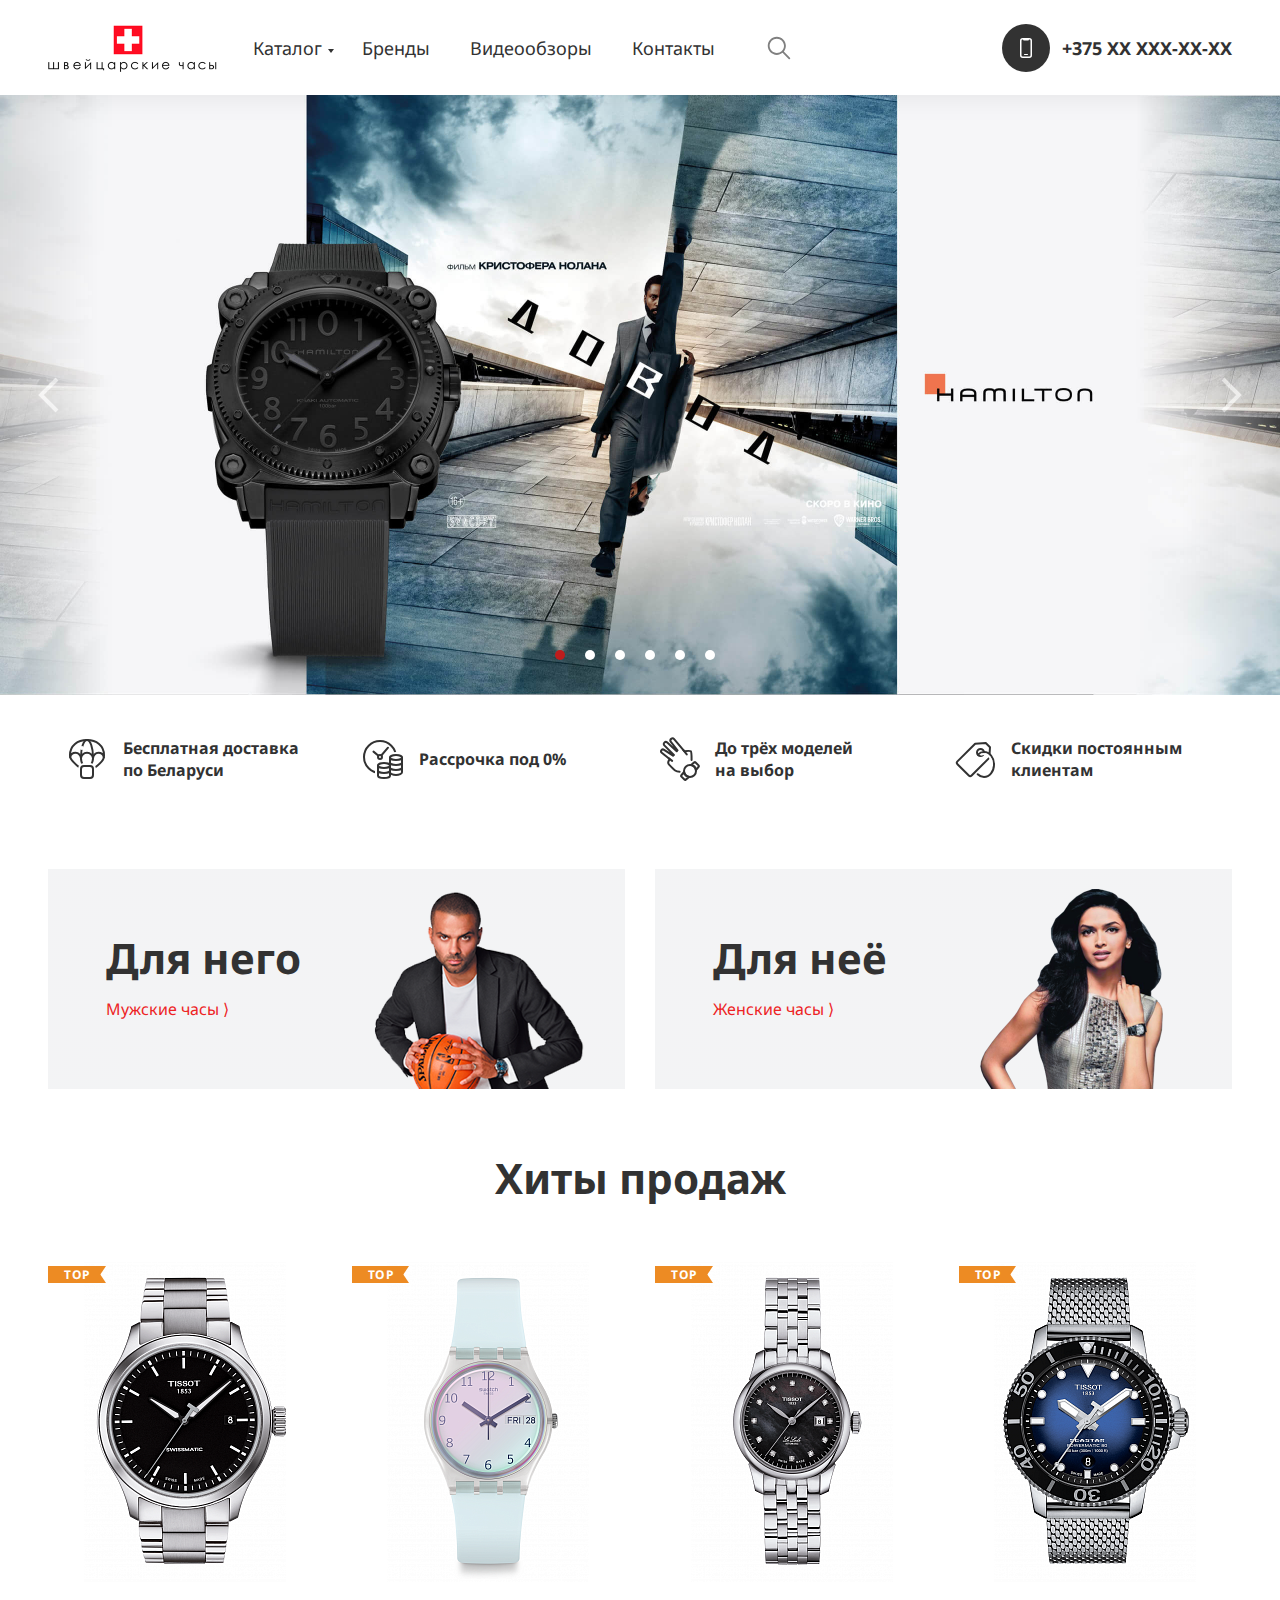
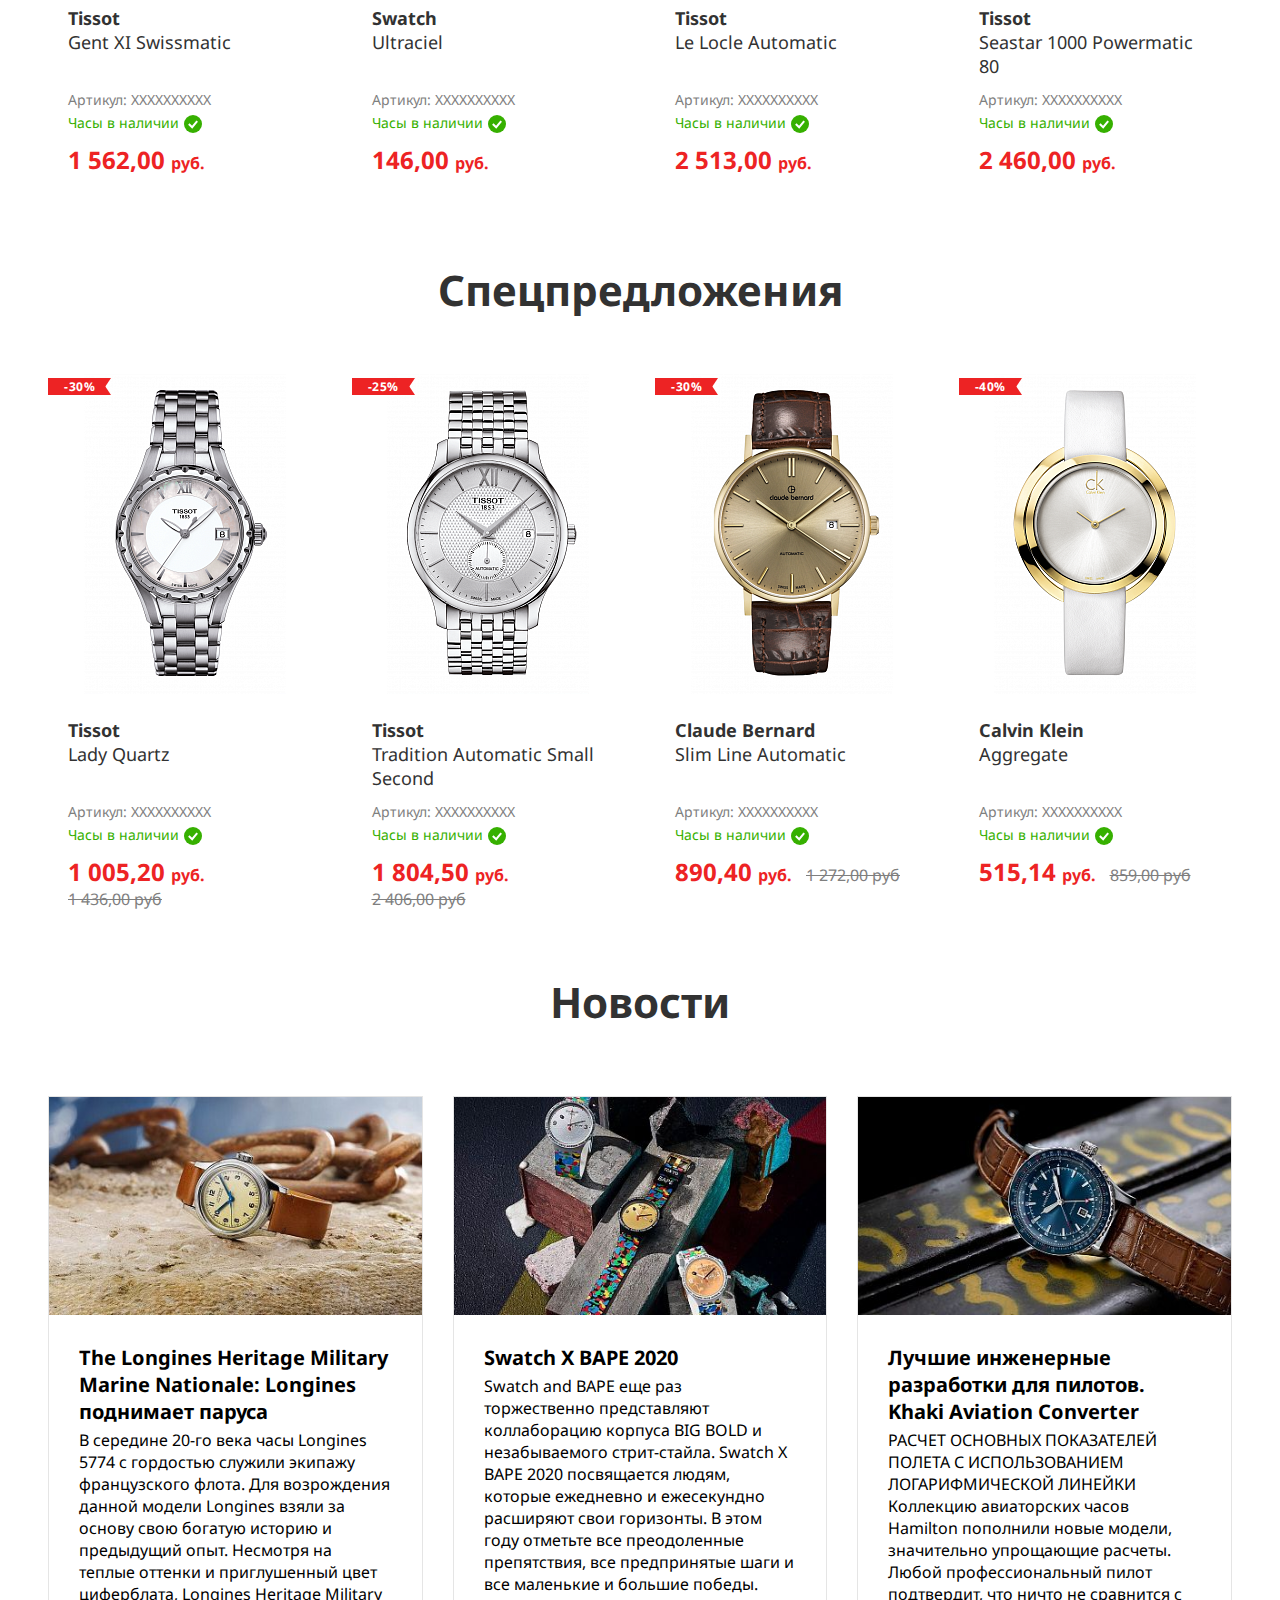
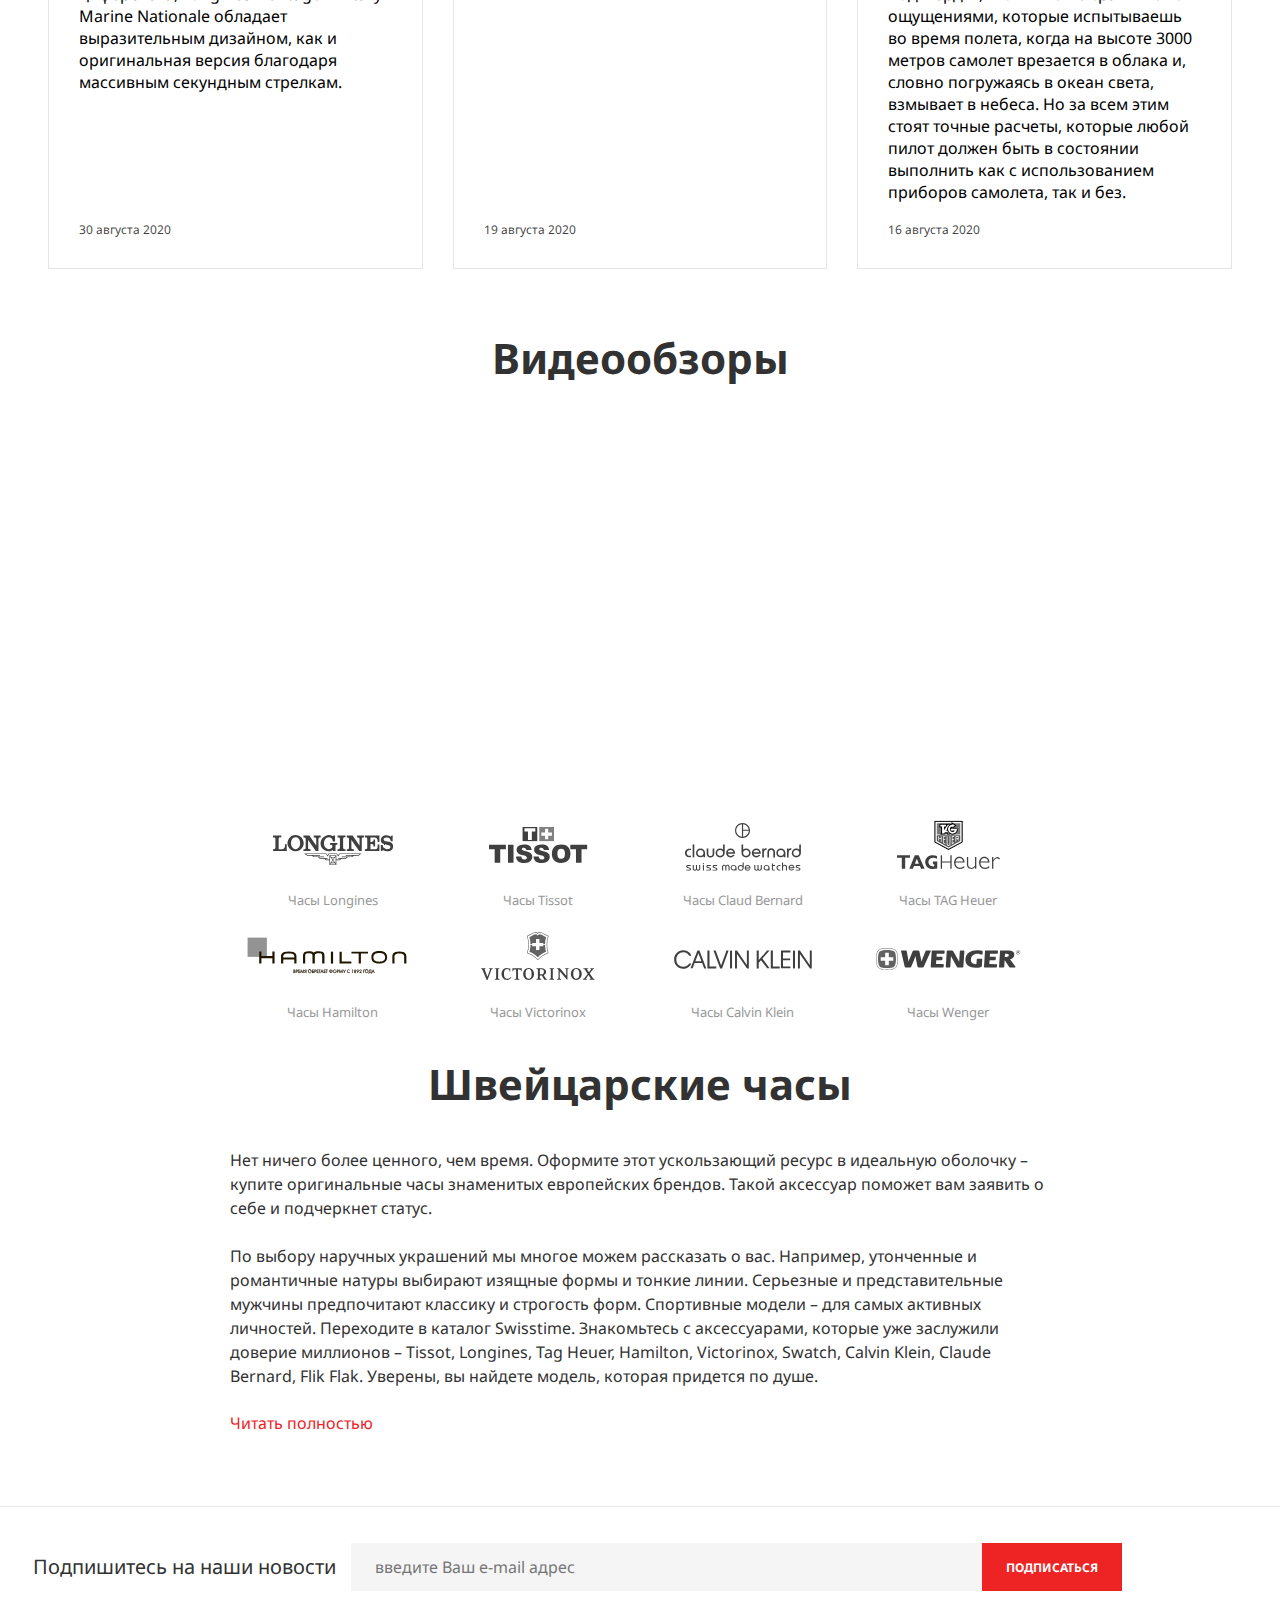
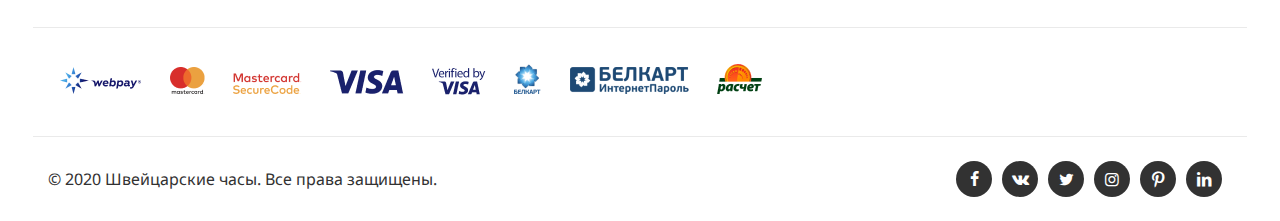
==== commit ebcfd52e: "reproject" ====
--- a/index.html
+++ b/index.html
@@ -16,9 +16,12 @@
 
     <header class="header">
         <div class="wrapper">
-            <div class="header-block">
+            <div class="header-block aside-padding">
                 <div class="header__menu-wrap">
                     <nav class="header__menu">
+                        <div class="header__menu-burger_wrapper" onclick="burgerMenu();">
+                            <div class="header__menu-burger"></div>
+                        </div>
                         <div class="header__menu-logo">
                             <a href="index.html" class="header__menu-logo_link">
                                 <img src="images/logo.png" alt="logo" class="header__menu-logo_img">
@@ -791,7 +794,6 @@
 
     <script src="js/script.js"></script>
     <script src="js/jquery-3.5.1.min.js"></script>
-    <script src="js/jquery-migrate-1.2.1.min.js"></script>
     <script src="js/slick.min.js"></script>
     <script>
         $(document).ready(function(){
--- a/styles/styles.css
+++ b/styles/styles.css
@@ -45,6 +45,7 @@
 
 .wrapper {
     max-width: 1386px;
+    min-width: 320px;
     margin: 0 auto;
     padding: 0 33px;
 }
@@ -53,6 +54,7 @@
     display: flex;
     justify-content: space-between;
     flex-wrap: wrap;
+    background-color: white;
 }
 
 .header__menu-wrap {
@@ -65,6 +67,68 @@
     font-size: 18px;
     padding: 24px 0 23px 0;
     line-height: 48px;
+    align-items: center;
+}
+
+.header__menu_show {
+    top: 95px;
+}
+
+.header__menu-burger_wrapper {
+    width: 21px;
+    height: 18px;
+    display: none;
+    justify-content: center;
+    align-items: center;
+    cursor: pointer;
+    margin-right: 20px;
+}
+
+.header__menu-burger {
+    position: relative;
+    width: 20px;
+    height: 2px;
+    background-color: #323232;
+}
+
+.header__menu-burger::before {
+  position: absolute;
+  left: 0;
+  top: -7px;
+  content: '';
+  width: 20px;
+  height: 2px;
+  background-color:#323232;
+  transition: transform 0.2s ease-in, top 0.2s linear 0.2s;
+
+}
+
+.header__menu-burger::after {
+  position: absolute;
+  left: 0;
+  top: 7px;
+  content: '';
+  width: 20px;
+  height: 2px;
+  background-color: #323232;
+  transition: transform 0.2s ease-in, top 0.2s linear 0.2s;
+
+}
+
+.header__menu-burger.header__menu-burger-active {
+  background-color: transparent;
+}
+
+.header__menu-burger.header__menu-burger-active::before {
+  transform: rotate(45deg);
+  top: 0;
+  transition: top 0.2s linear, transform 0.2s ease-in 0.2s;
+}
+
+.header__menu-burger.header__menu-burger-active::after {
+  transform: rotate(-45deg);
+  top: 0;
+  transition: top 0.2s linear, transform 0.2s ease-in 0.2s;
 }
 
 .header__menu-logo {
@@ -86,6 +150,10 @@
     display: flex;
     list-style: none;
     position: relative;
+}
+
+.header__menu-list.header__menu-list_show {
+    top: 95px;
 }
 
 .header__menu-list li {
@@ -179,6 +247,7 @@
     position: relative;
     border-top: 1px solid rgba(50,50,50,0.1);
     display: none;
+    order: 5;
 }
 
 .header__search-input {
@@ -385,13 +454,15 @@
 .info__items {
     padding: 12px 0;
     display: flex;
-    justify-content: space-between
+    justify-content: space-between;
+    flex-wrap: wrap;
 }
 
 .info__item {
     width: 25%;
     padding-left: 15px;
     padding-right: 15px;
+    margin-bottom: 40px;
     position: relative;
     display: flex;
     align-items: center;
@@ -1088,6 +1159,8 @@
     font-weight: bold;
     line-height: 32px;
     margin-bottom: 24px;
+    padding: 0;
+    text-align: left;
 }
 
 .contacts-content__tel {
@@ -1353,6 +1426,10 @@
     margin-left: 30px;
 }
 
+.catalog-content__buttons {
+    display: flex;
+}
+
 .catalog-content__reset {
     text-transform: uppercase;
     font-size: 12px;
@@ -1364,6 +1441,21 @@
     border: none;
     outline: none;
     cursor: pointer;
+}
+
+.catalog-content__submit {
+    display: none;
+    text-transform: uppercase;
+    font-size: 12px;
+    font-weight: bold;
+    color: white;
+    background-color: #323232;
+    width: 100%;
+    padding: 15px 0;
+    border: none;
+    outline: none;
+    cursor: pointer;
+    width: 50%;
 }
 
 .catalog-sales {
@@ -1436,7 +1528,7 @@
 	text-align:center;
 	font-size: 18px;
 	padding: 16px;
-	width: 150px;
+    width: 50%;
 	margin-top:30px;
     box-shadow: 0 2px 5px rgba(0,0,0,0.2), 0 4px 6px rgba(0,0,0,0.2);
 }
@@ -1470,6 +1562,373 @@
     color: #7F7F7F;
 }
 
-
-
-
+.adaptive-filter {
+    display: none;
+    font-size: 14px;
+    width: 50%;
+    margin-bottom: 0;
+    border: 1px solid rgba(0,0,0,0.2);
+    padding: 13px 48px 13px 24px;
+    background-color: #fff;
+    margin: 24px 0 24px 0;
+    cursor: pointer;
+    width: 100%;
+    position: relative;
+}
+
+.adaptive-filter__text {
+    font-size: 16px;
+    font-weight: bold;
+    line-height: 22px;
+    color: #323232;
+}
+
+.adaptive-filter::after {
+    content: "";
+    width: 24px;
+    height: 24px;
+    position: absolute;
+    right: 12px;
+    top: 12px;
+    background: url(../images/adaptive-filter.svg) no-repeat;
+    background-position: center;
+}
+
+.adaptive-filter__content_head {
+    position: relative;
+    display: flex;
+    align-items: center;
+    justify-content: space-between;
+    font-size: 20px;
+    font-weight: bold;
+    line-height: 28px;
+    padding: 16px 24px 16px 20px;
+    border-bottom: 1px solid rgba(127,127,127,0.1);
+}
+
+.adaptive-filter__content {
+    display: none;
+}
+
+.catalog-sales.catalog-sales__show, .header.header__show, .footer.footer__show, .breadcrumbs-block.breadcrumbs-block__show, .h1.h1__show, .main.main__show {
+    display: none;
+}
+
+.main.main__padding {
+    padding: 0;
+}
+
+.catalog-content.catalog-content__show {
+    display: flex;
+}
+
+.catalog-content.aside-padding__hide {
+    padding: 0;
+}
+
+
+/* --------------------------------------------- adpative ------------------------------------- */
+
+/* --------------------------------------------- main-page__adaptive ----------------------------- */
+@media (max-width: 1200px) {
+    .header__menu-burger_wrapper {
+        display: flex;
+    }
+
+    .header__menu-list {
+        position: absolute;
+        flex-direction: column;
+        width: 100%;
+        top: -1000%;
+        background-color: white;
+        transition: all 0.5s ease;
+        left: 0;
+        padding-left: 40px;
+        z-index: -1;
+    }
+
+    .header__menu-list .header__menu-list_catalog .header__menu-list_catalog_link::after {
+        display: none;
+    }
+    
+    .header__submenu-list {
+        display: flex;
+        box-shadow: none;
+        position: static;
+        border-top: none;
+        margin-left: 20px;
+        border-bottom: 1px solid rgba(50,50,50,0.1);
+    }
+
+    .info__item {
+        width: 40%;
+        margin-left: 5%;
+    }
+
+    .man-woman {
+        flex-direction: column;
+    }
+
+    .man-woman__item {
+        width: 100%;
+        margin-bottom: 20px;
+    }
+
+    .sales-hits__block, .sales-spec__block {
+        height: 100%;
+        flex-wrap: wrap;
+        justify-content: space-between;
+    }
+
+    .sales-hits__product, .sales-spec__product {
+        width: 50%;
+        margin-bottom: 50px;
+    }
+
+    .product__hover-block {
+        overflow: visible;
+        height: 100%;
+        position: static;
+    }
+
+    .news__item-column {
+        width: 50%;
+        margin-bottom: 40px;
+    }
+/* ----------------------------------------------------------------------------------------------------- */
+/* -------------------------------------------------------------- catalog-page__adaptive ----------------------------------------- */
+    .catalog-main-content {
+        flex-direction: column;
+    }
+
+    .adaptive-filter {
+        display: block;
+    }
+
+    .catalog-content {
+        display: none;
+        width: 100%;
+        height: 100%;
+        width: 100%;
+        height: 100%;
+        position: absolute;
+        background-color: white;
+        left: 0;
+        z-index: 1000;
+    }
+
+    .catalog-sales {
+        width: 100%;
+    }
+
+    .catalog-sales__product {
+        width: 310px;
+    }
+
+    .catalog-content__filter {
+        padding-bottom: 10px;
+    }
+
+    .catalog-content__block {
+        padding: 0 20px;
+    }
+
+    .catalog-content__block:nth-of-type(3) {
+        margin: 10px 0;
+    }
+
+    .catalog-content__block:nth-of-type(9) {
+        margin: 10px 0;
+        border-bottom: none;
+    }
+
+    .catalog-content__head {
+        margin-top: 10px;
+    }
+
+    .search-close {
+        top: 7px;
+    }
+
+    .catalog-content__reset {
+        width: 50%;
+    }
+
+    .catalog-content__submit {
+        display: block;
+    }
+
+    .catalog-content__filter-range-left, .catalog-content__filter-range-right {
+        width: 25%;
+    }
+
+    .adaptive-filter__content {
+        display: block;
+    }
+
+/* -------------------------------------------------------------------------------------------------------- */
+/* --------------------------------------------- videorewiev-page__adaptive ------------------------------------------- */
+
+    .video-review-block__item-column {
+        margin-top: 30px;
+        width: 50%;
+    }
+
+    .brands-logo__item {
+        width: 33.33333%;
+    }
+
+    .brands-logo__link  {
+        padding: 10px 0;
+    }
+
+}
+
+@media (max-width: 600px) {
+    .header__menu-logo_img {
+        width: 130px;
+        height: 40px;
+    }
+
+    .header-tel-contact__number-text {
+        display: none;
+    }
+
+    .wrapper {
+        padding: 0 5px;
+    }
+
+    .header-tel-contact__phone-number {
+        padding-left: 50px;
+    }
+
+    .slider {
+        height: 320px;
+    }
+
+    .slider .slick-next, .slider .slick-prev {
+        height: 320px;
+        width: 50px;
+    }
+
+    .slider__content_head {
+        font-size: 28px;
+    }
+
+    .slider__content_text {
+        display: none;
+    }
+
+    .info__items {
+        flex-direction: column;
+    }
+
+    .info__item {
+        width: 100%;
+        margin-left: 0;
+    }
+
+    .sales-hits__product, .sales-spec__product {
+        width: 100%;
+    }
+
+    .news__item-column {
+        width: 100%;
+    }
+
+    .video-review__list {
+        flex-wrap: wrap;
+    }
+
+    .video-review__item {
+        width: 100%;
+        margin-bottom: 20px;
+    }
+
+    .main-brands__item {
+        width: 50%;
+    }
+
+    .subscription {
+        flex-direction: column;
+        align-items: flex-start;
+    }
+
+    .subscription__label {
+        padding-left: 15px;
+    }
+
+    .input-area {
+        margin-top: 5px;
+        width: 100%;
+    }
+
+    .paymant-methods {
+        display: flex;
+        flex-wrap: wrap;
+    }
+
+    .paymant-methods img {
+        margin-bottom: 30px;
+    }
+
+    .footer__info {
+        flex-direction: column;
+    }
+
+    .social {
+        order: -1;
+        margin-bottom: 20px;
+    }
+
+    h1, h2 {
+        font-size: 28px;
+    }
+
+    .man-woman__link-text_header {
+        font-size: 26px;
+    }
+
+    .man-woman__link-text_continue {
+        font-size: 15px;
+    }
+
+    .man-woman__link-text {
+        padding: 60px 5%;
+    }
+
+    .catalog-sales__product {
+        width: 100%;
+    }
+
+    .catalog-sales {
+        padding-left: 0;
+    }
+
+    .catalog-content__filter-range-left, .catalog-content__filter-range-right {
+        width: 30%;
+    }
+
+    .brands-logo__item {
+        width: 100%;
+    }
+
+    .brands-text-block {
+        width: 90%;
+    }
+
+    .contacts-content {
+        flex-direction: column;
+    }
+
+    .contacts-content__info {
+        width: 100%;
+    }
+
+    .pagination__next-page-wrapper {
+        margin-left: -30px;
+    }
+}
+
+
+/* -------------------------------------------------------------------------------------------- */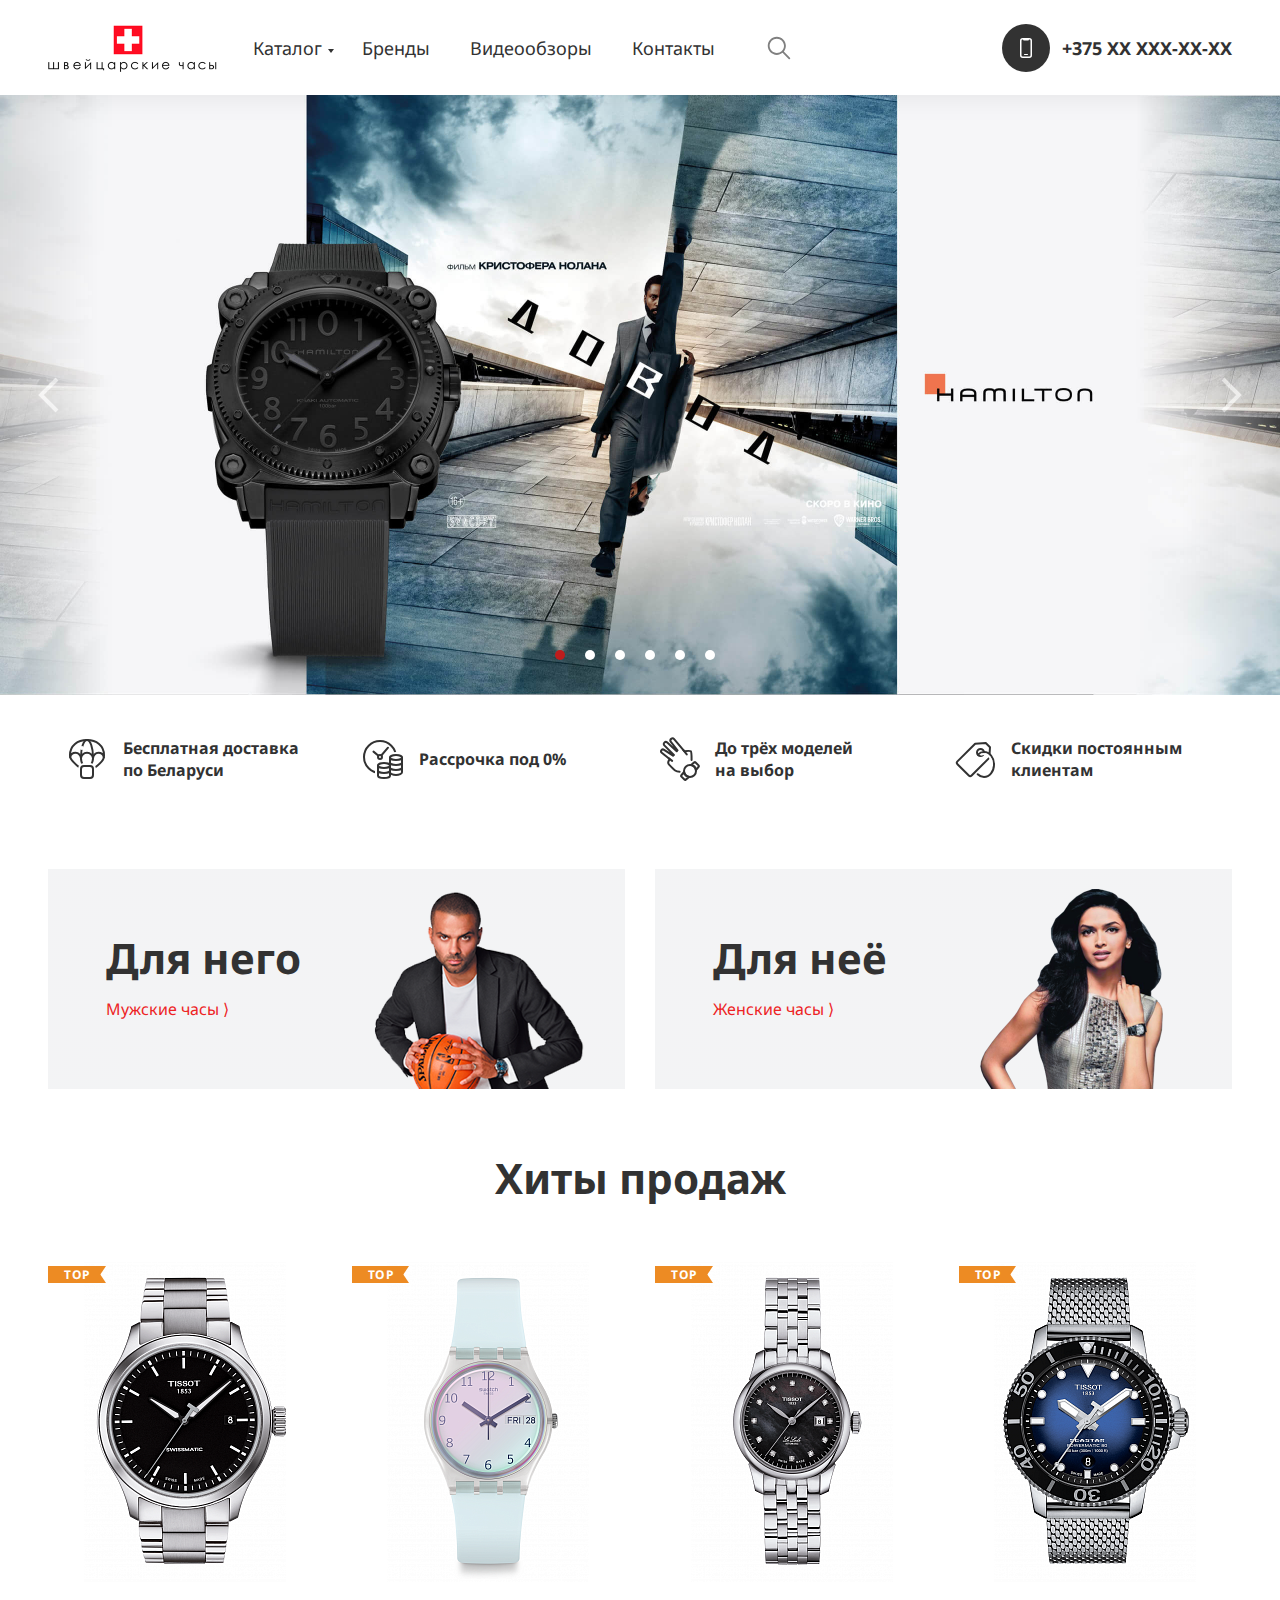
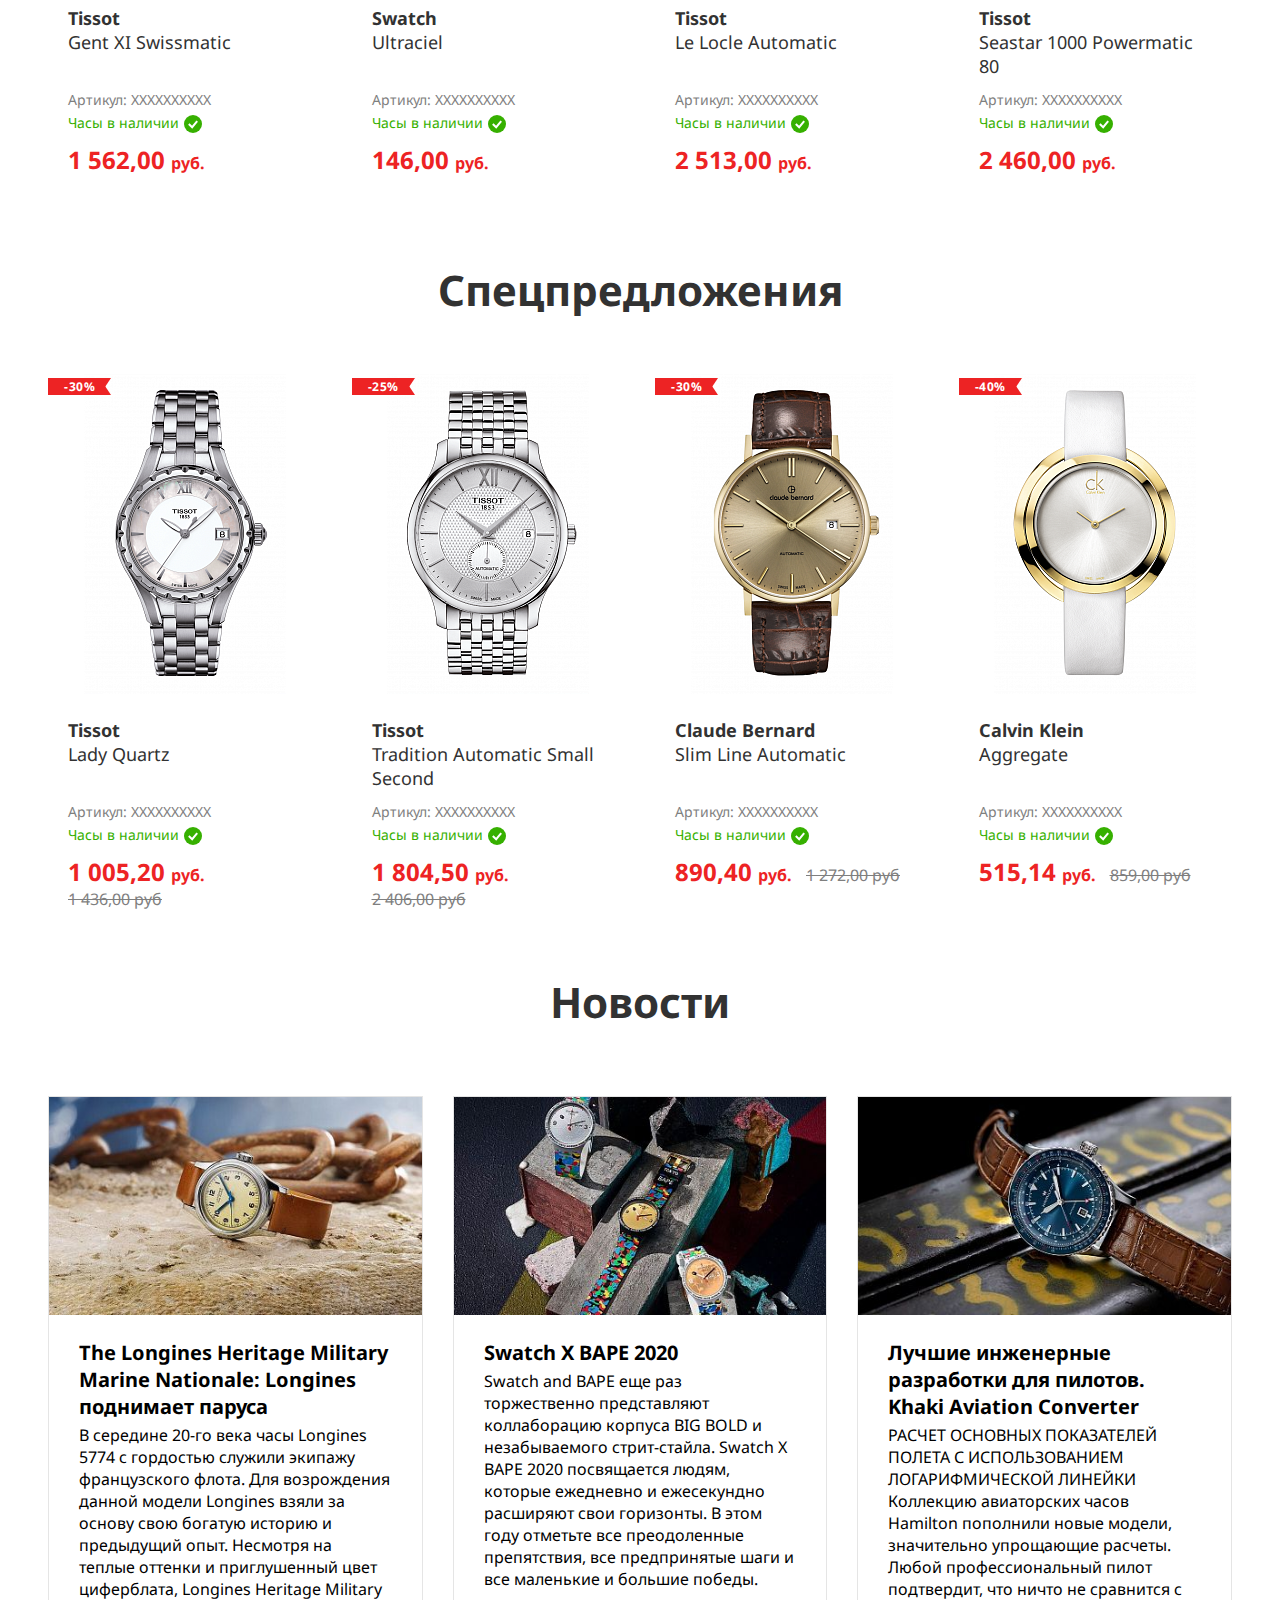
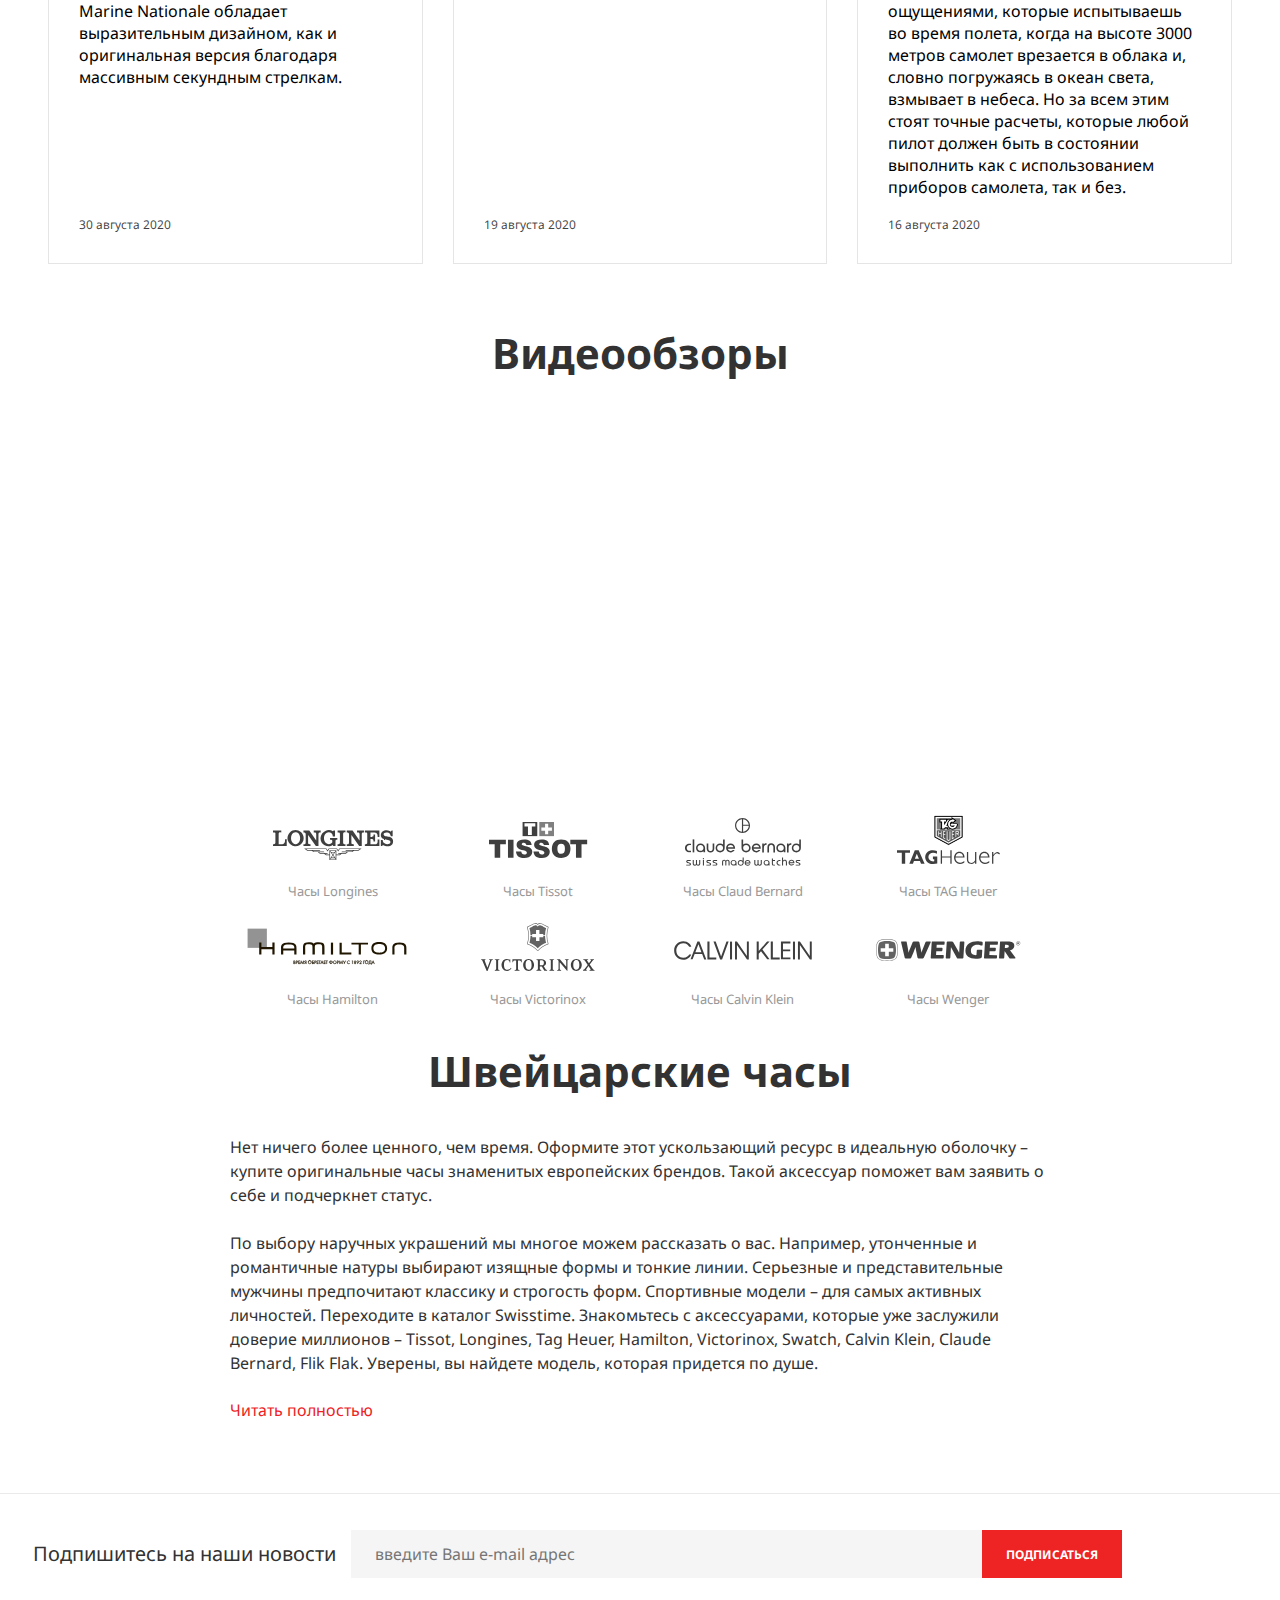
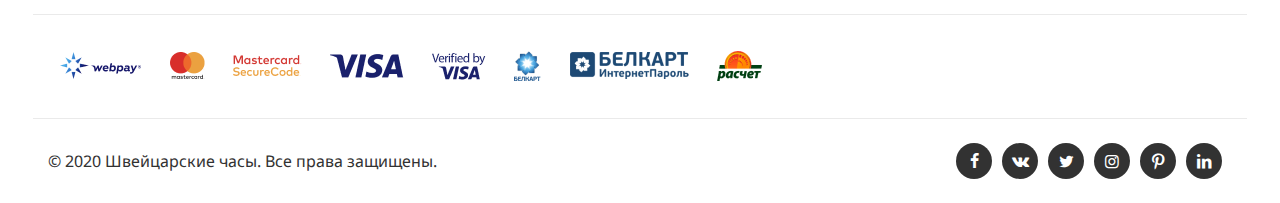
==== commit 86ab83fb: "project" ====
--- a/index.html
+++ b/index.html
@@ -607,7 +607,7 @@
                         <div class="video-review__item">
                             <div class="aside-padding">
                                 <div class="video">
-                                    <iframe width="560" height="380" src="https://www.youtube.com/embed/0xkueqj56Us?rel=0" allow="accelerometer; 
+                                    <iframe width="580" height="380" src="https://www.youtube.com/embed/al4zzZkLcFA" allow="accelerometer; 
                                     autoplay; allowfullscreen encrypted-media; gyroscope; picture-in-picture" allowfullscreen="" class="main__bottom-video-item"></iframe>
                                 </div>
                             </div>
@@ -616,7 +616,7 @@
                         <div class="video-review__item">
                             <div class="aside-padding">
                                 <div class="video">
-                                    <iframe width="560" height="380" src="https://www.youtube.com/embed/uml2LNgGGPA" allow="accelerometer; 
+                                    <iframe width="580" height="380" src="https://www.youtube.com/embed/Kyl7d2ZirPc" allow="accelerometer; 
                                     autoplay; encrypted-media; gyroscope; picture-in-picture" allowfullscreen></iframe>
                                 </div>
                             </div>
@@ -726,7 +726,7 @@
 
                             <div class="modal__form_input-block">
                                 <label for="modal-tel" class="modal__form_label">Телефон *</label>
-                                <input type="tel" id="modal-tel" class="modal__form_input" required="">
+                                <input type="tel" id="modal-tel" class="modal__form_input" required="" pattern="8[0-9]{10}">
                             </div>
 
                             <button class="modal__button">Отправить</button>
--- a/styles/styles.css
+++ b/styles/styles.css
@@ -16,6 +16,8 @@
     -moz-box-sizing: border-box;
     -webkit-box-sizing: border-box;
     box-sizing: border-box;
+    -webkit-tap-highlight-color: rgba(255, 255, 255, 0);
+    -webkit-tap-highlight-color: transparent;
 }
 
 body {
@@ -41,6 +43,10 @@
     top: 0;
     box-shadow: 0 -3px 30px 0 rgba(0,0,0,0.1);
     background-color: #fff;
+}
+
+.header.header__position_static {
+    position: static;
 }
 
 .wrapper {
@@ -243,11 +249,9 @@
 
 .header__search-block {
     width: 100%;
-    display: flex;
     position: relative;
     border-top: 1px solid rgba(50,50,50,0.1);
     display: none;
-    order: 5;
 }
 
 .header__search-input {
@@ -261,7 +265,7 @@
 }
 
 .header__search-block__open {
-    display: block;
+    display: flex;
 }
 
 .header-tel-contact {
@@ -591,6 +595,13 @@
     height: 320px;
     text-align: center;
     margin-bottom: 24px;
+}
+
+img {
+    vertical-align: middle;
+    max-height: 100%;
+    max-width: 100%;
+    width: auto;
 }
 
 .product__name {
@@ -1151,7 +1162,7 @@
 }
 
 .contacts-content__info {
-    width: 58.3333333333%;
+    width: 60%;
 }
 
 .contacts-content__info h2, .contacts-content__feedback h2 {
@@ -1189,7 +1200,7 @@
 }
 
 .contacts-content__feedback {
-    width: 520px;
+    width: 40%;
 }
 
 .contacts-content__feedback-form-item {
@@ -1466,7 +1477,7 @@
 }
 
 .catalog-sales__product {
-    width: 320px;
+    width: 33%;
     padding-left: 15px;
     padding-right: 15px;
     margin-bottom: 50px;
@@ -1660,6 +1671,10 @@
         border-bottom: 1px solid rgba(50,50,50,0.1);
     }
 
+    .slider__content {
+        margin-left: 80px;
+    }
+
     .info__item {
         width: 40%;
         margin-left: 5%;
@@ -1721,10 +1736,6 @@
         width: 100%;
     }
 
-    .catalog-sales__product {
-        width: 310px;
-    }
-
     .catalog-content__filter {
         padding-bottom: 10px;
     }
@@ -1784,7 +1795,7 @@
 
 }
 
-@media (max-width: 600px) {
+@media (max-width: 640px) {
     .header__menu-logo_img {
         width: 130px;
         height: 40px;
@@ -1806,13 +1817,25 @@
         height: 320px;
     }
 
+    .slider__content {
+        margin-left: 50px;
+    }
+
+    .slider__content_btn {
+        padding: 14px 8px;
+    }
+
+    .slider-wrap .wrapper {
+        padding-top: 30px;
+    }
+
     .slider .slick-next, .slider .slick-prev {
         height: 320px;
         width: 50px;
     }
 
     .slider__content_head {
-        font-size: 28px;
+        font-size: 18px;
     }
 
     .slider__content_text {
@@ -1917,6 +1940,10 @@
         width: 90%;
     }
 
+    .video-review-block__item-column {
+        width: 100%;
+    }
+
     .contacts-content {
         flex-direction: column;
     }
@@ -1925,10 +1952,16 @@
         width: 100%;
     }
 
+    .contacts-content__feedback {
+        width: 100%;
+    }
+
     .pagination__next-page-wrapper {
         margin-left: -30px;
     }
-}
-
-
+
+    .copy {
+        text-align: center;
+    }
+}
 /* -------------------------------------------------------------------------------------------- */